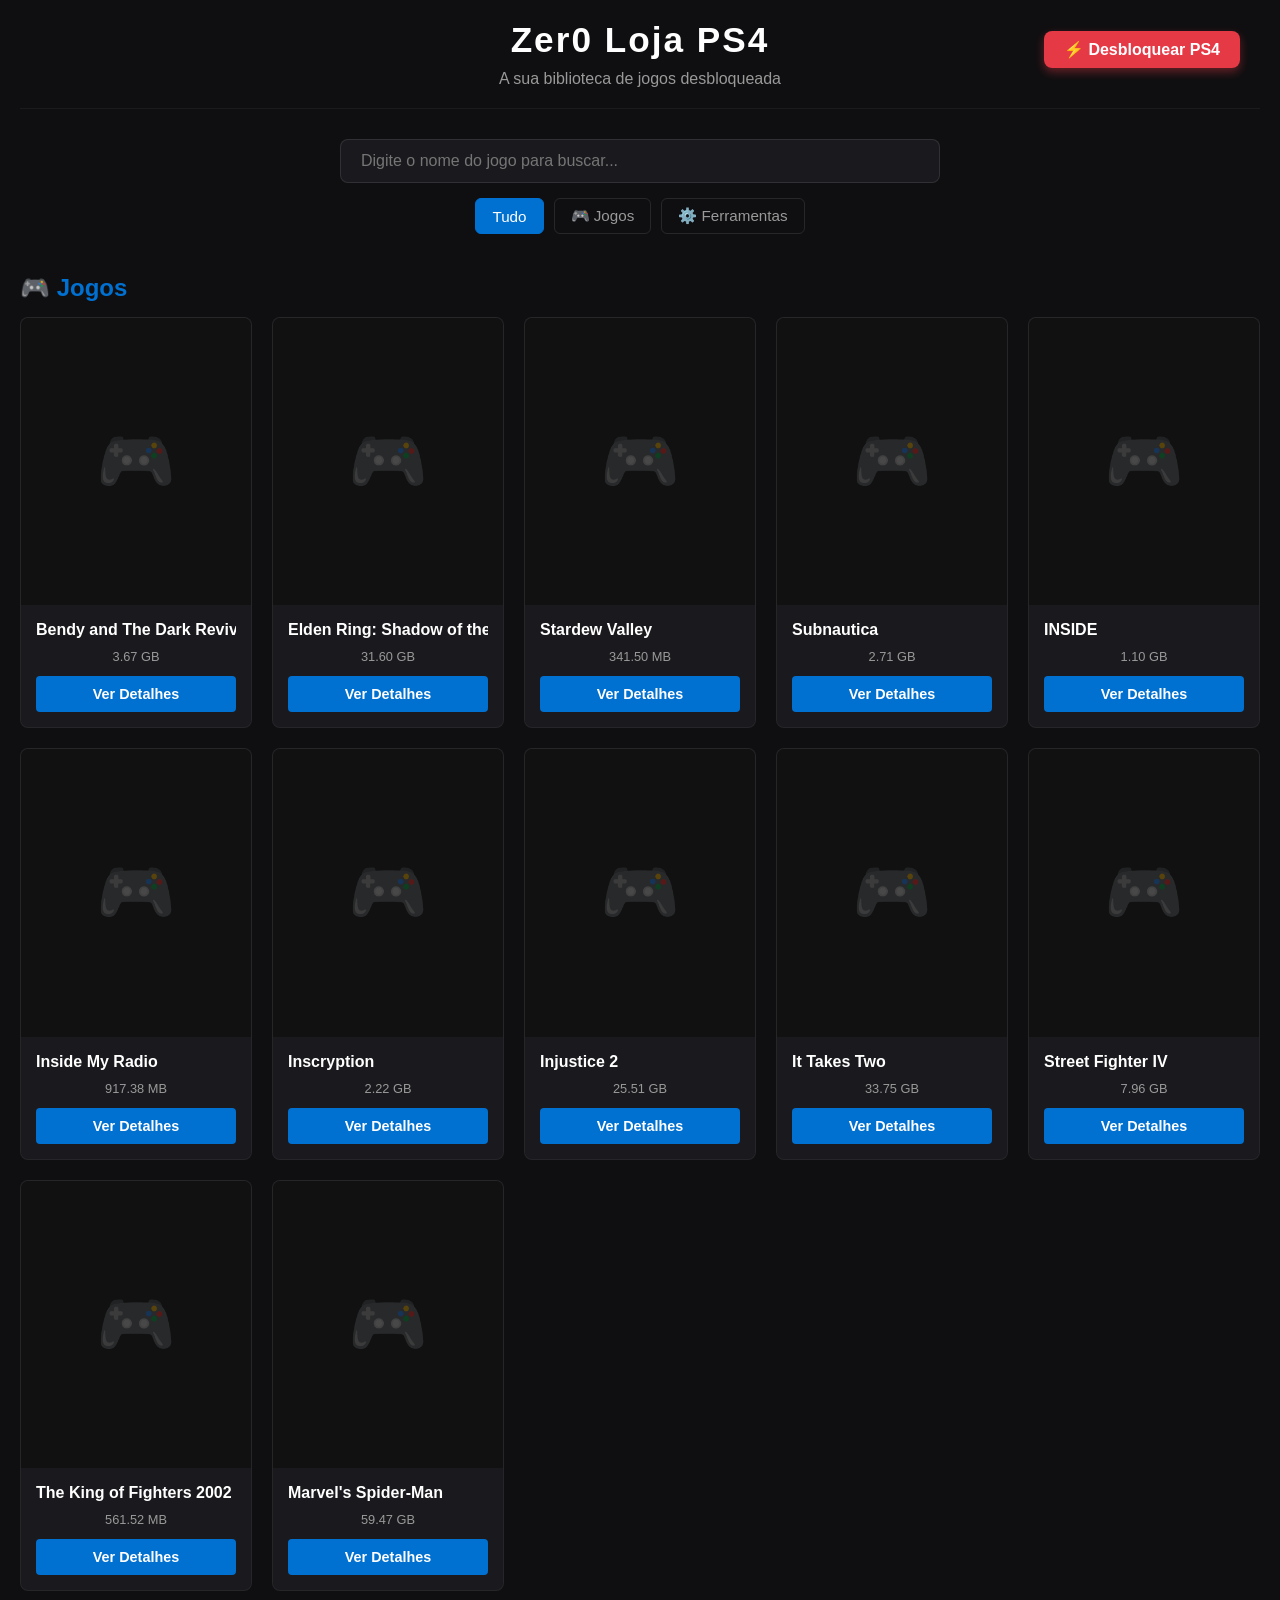
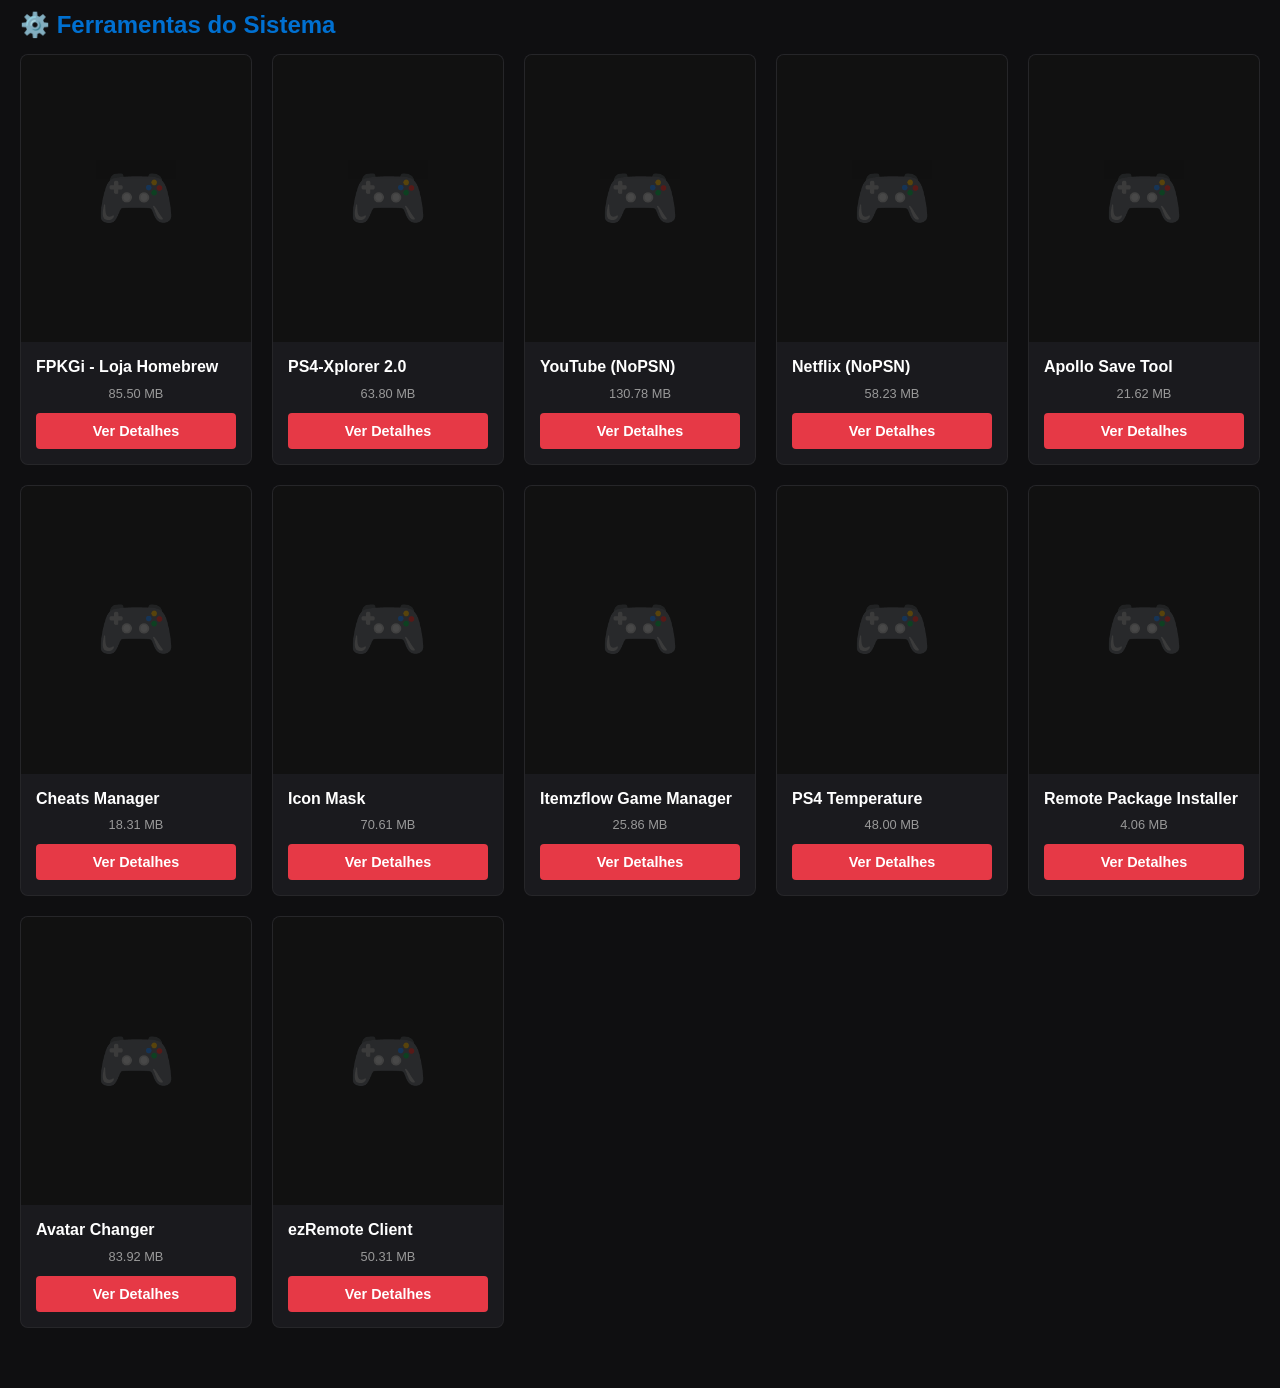
==== index.html @ fc06dd34 "Melhorias de designer" ====
<!DOCTYPE html>
<html lang="pt-BR">
<head>
    <meta charset="UTF-8">
    <meta name="viewport" content="width=device-width, initial-scale=1.0">
    <title>Zer0 Loja PS4</title>
    <link rel="stylesheet" href="style.css">
</head>
<body>

    <header>
        <!-- Botão de Desbloqueio adicionado aqui -->
        <div style="position: absolute; top: 20px; right: 20px;">
            <a href="jb.html" style="background: #e63946; color: white; padding: 10px 20px; text-decoration: none; border-radius: 8px; font-weight: bold; font-size: 1em; box-shadow: 0 4px 10px rgba(230, 57, 70, 0.4); transition: 0.2s;">⚡ Desbloquear PS4</a>
        </div>
        
        <h1>Zer0 Loja PS4</h1>
        <p class="subtitle">A sua biblioteca de jogos desbloqueada</p>
    </header>

    <div class="search-container">
        <input type="text" id="busca" class="search-input" placeholder="Digite o nome do jogo para buscar...">
        
        <!-- NOVOS BOTÕES DE FILTRO -->
        <div class="filtros-container">
            <button class="filtro-btn active" data-filtro="todos">Tudo</button>
            <button class="filtro-btn" data-filtro="jogos">🎮 Jogos</button>
            <button class="filtro-btn" data-filtro="apps">⚙️ Ferramentas</button>
        </div>
    </div>

    <div id="loading">Carregando catálogo...</div>

    <!-- Área de Jogos -->
    <h2 class="section-title" id="titulo-jogos" style="display: none; width: 100%; text-align: left; max-width: 1300px; margin-bottom: 15px; color: var(--ps-blue);">🎮 Jogos</h2>
    <div class="loja-container" id="lista-jogos"></div>

    <!-- Área de Ferramentas e Apps -->
    <h2 class="section-title" id="titulo-apps" style="display: none; width: 100%; text-align: left; max-width: 1300px; margin-bottom: 15px; color: var(--ps-blue);">⚙️ Ferramentas do Sistema</h2>
    <div class="loja-container" id="lista-apps" style="margin-bottom: 40px;"></div>

    <!-- Script global (só funções utilitárias) -->
    <script src="script.js"></script>
    <!-- Script específico da loja -->
    <script src="loja.js"></script>

</body>
</html>
---- style.css ----
:root {
    --ps-blue: #0070d1;
    --bg-dark: #0f0f11;
    --card-bg: #1a1a1e;
    --text-light: #ffffff;
    --text-muted: #999999;
}

body {
    background-color: var(--bg-dark);
    color: var(--text-light);
    font-family: 'Segoe UI', Tahoma, Geneva, Verdana, sans-serif;
    margin: 0;
    padding: 20px;
    display: flex;
    flex-direction: column;
    align-items: center;
    min-height: 100vh;
}

/* Cabeçalho */
header {
    text-align: center;
    margin-bottom: 30px;
    width: 100%;
    max-width: 1300px;
    border-bottom: 1px solid rgba(255, 255, 255, 0.05);
    padding-bottom: 20px;
    position: relative;
}

h1 { 
    color: var(--text-light); 
    margin: 0 0 10px 0; 
    font-size: 2.2em; /* Diminuí um pouco */
    letter-spacing: 2px;
}

p.subtitle { color: var(--text-muted); margin: 0; font-size: 1em; }

/* Barra de Pesquisa */
.search-container { width: 100%; max-width: 600px; margin-bottom: 20px; }

.search-input {
    width: 100%;
    padding: 12px 20px;
    border-radius: 8px; /* Mais quadrado, menos bolha */
    border: 1px solid rgba(255, 255, 255, 0.1);
    background-color: var(--card-bg);
    color: white;
    font-size: 1em;
    box-sizing: border-box;
    outline: none;
    transition: border 0.2s;
}

.search-input:focus {
    border-color: var(--ps-blue);
}

/* Filtros */
.filtros-container { display: flex; justify-content: center; gap: 10px; margin-top: 15px; width: 100%; }

.filtro-btn {
    background-color: transparent;
    color: var(--text-muted);
    border: 1px solid rgba(255, 255, 255, 0.1);
    padding: 8px 16px;
    border-radius: 6px;
    font-size: 0.95em;
    cursor: pointer;
    transition: all 0.2s ease;
    outline: none;
}

.filtro-btn:hover, .filtro-btn:focus {
    background-color: rgba(255, 255, 255, 0.05);
    color: white;
    outline: 2px solid var(--ps-blue);
}

.filtro-btn.active {
    background-color: var(--ps-blue);
    color: white;
    border-color: var(--ps-blue);
}

/* Layout da Loja (Grid mais compacto) */
.loja-container { 
    display: grid; 
    /* Reduzi para 220px para caber mais colunas na tela */
    grid-template-columns: repeat(auto-fill, minmax(220px, 1fr)); 
    gap: 20px; 
    max-width: 1300px; 
    width: 100%; 
}

/* =========================================
   O CARD DO JOGO EQUILIBRADO
   ========================================= */
.game-card {
    background-color: var(--card-bg);
    border: 1px solid rgba(255, 255, 255, 0.05);
    border-radius: 8px;
    display: flex;
    flex-direction: column;
    overflow: hidden;
    transition: transform 0.2s, box-shadow 0.2s;
    text-decoration: none;
    color: inherit;
}

.game-card:hover, .game-card:focus {
    transform: translateY(-5px);
    box-shadow: 0 10px 20px rgba(0, 0, 0, 0.5);
    border-color: rgba(0, 112, 209, 0.5);
    outline: none;
}

.cover-wrapper {
    width: 100%;
    /* Proporção mais "widescreen", não fica tão alto */
    aspect-ratio: 4 / 5; 
    background: #111;
    position: relative;
    overflow: hidden;
}

.game-cover { 
    width: 100%; 
    height: 100%; 
    object-fit: cover; 
    transition: transform 0.4s ease;
}

.game-card:hover .game-cover { 
    transform: scale(1.05); 
}

.game-info { 
    padding: 15px; 
    display: flex; 
    flex-direction: column; 
    flex-grow: 1; 
    justify-content: space-between; 
}

.game-title { 
    font-size: 1em; 
    font-weight: 600; 
    margin-bottom: 8px; 
    text-align: left; /* Nome alinhado à esquerda, estilo Steam */
    line-height: 1.3;
    display: -webkit-box;
    -webkit-line-clamp: 1; /* Limita a uma linha só */
    -webkit-box-orient: vertical;
    overflow: hidden;
    white-space: nowrap;
    text-overflow: ellipsis; /* Coloca "..." se for muito grande */
}

.game-size { 
    font-size: 0.8em; 
    color: var(--text-muted); 
    margin-bottom: 12px; 
    display: block;
}

.download-btn {
    background-color: var(--ps-blue);
    color: white;
    padding: 10px;
    text-decoration: none;
    border-radius: 4px;
    font-weight: bold;
    font-size: 0.9em;
    text-align: center;
    transition: background-color 0.2s;
    outline: none;
}

.game-card:hover .download-btn {
    background-color: #005bb5;
}

/* Apps com botão vermelho */
.game-card.app-card .download-btn {
    background-color: #e63946;
}
.game-card.app-card:hover .download-btn {
    background-color: #b32d38;
}

/* Títulos das seções (Jogos / Ferramentas) */
.section-title {
    width: 100%; 
    text-align: left; 
    max-width: 1300px; 
    margin-bottom: 15px; 
    color: var(--text-light);
    font-size: 1.5em;
}

/* Barra de rolagem */
::-webkit-scrollbar { width: 10px; }
::-webkit-scrollbar-track { background: var(--bg-dark); }
::-webkit-scrollbar-thumb { background-color: #333; border-radius: 10px; }
::-webkit-scrollbar-thumb:hover { background-color: #555; }
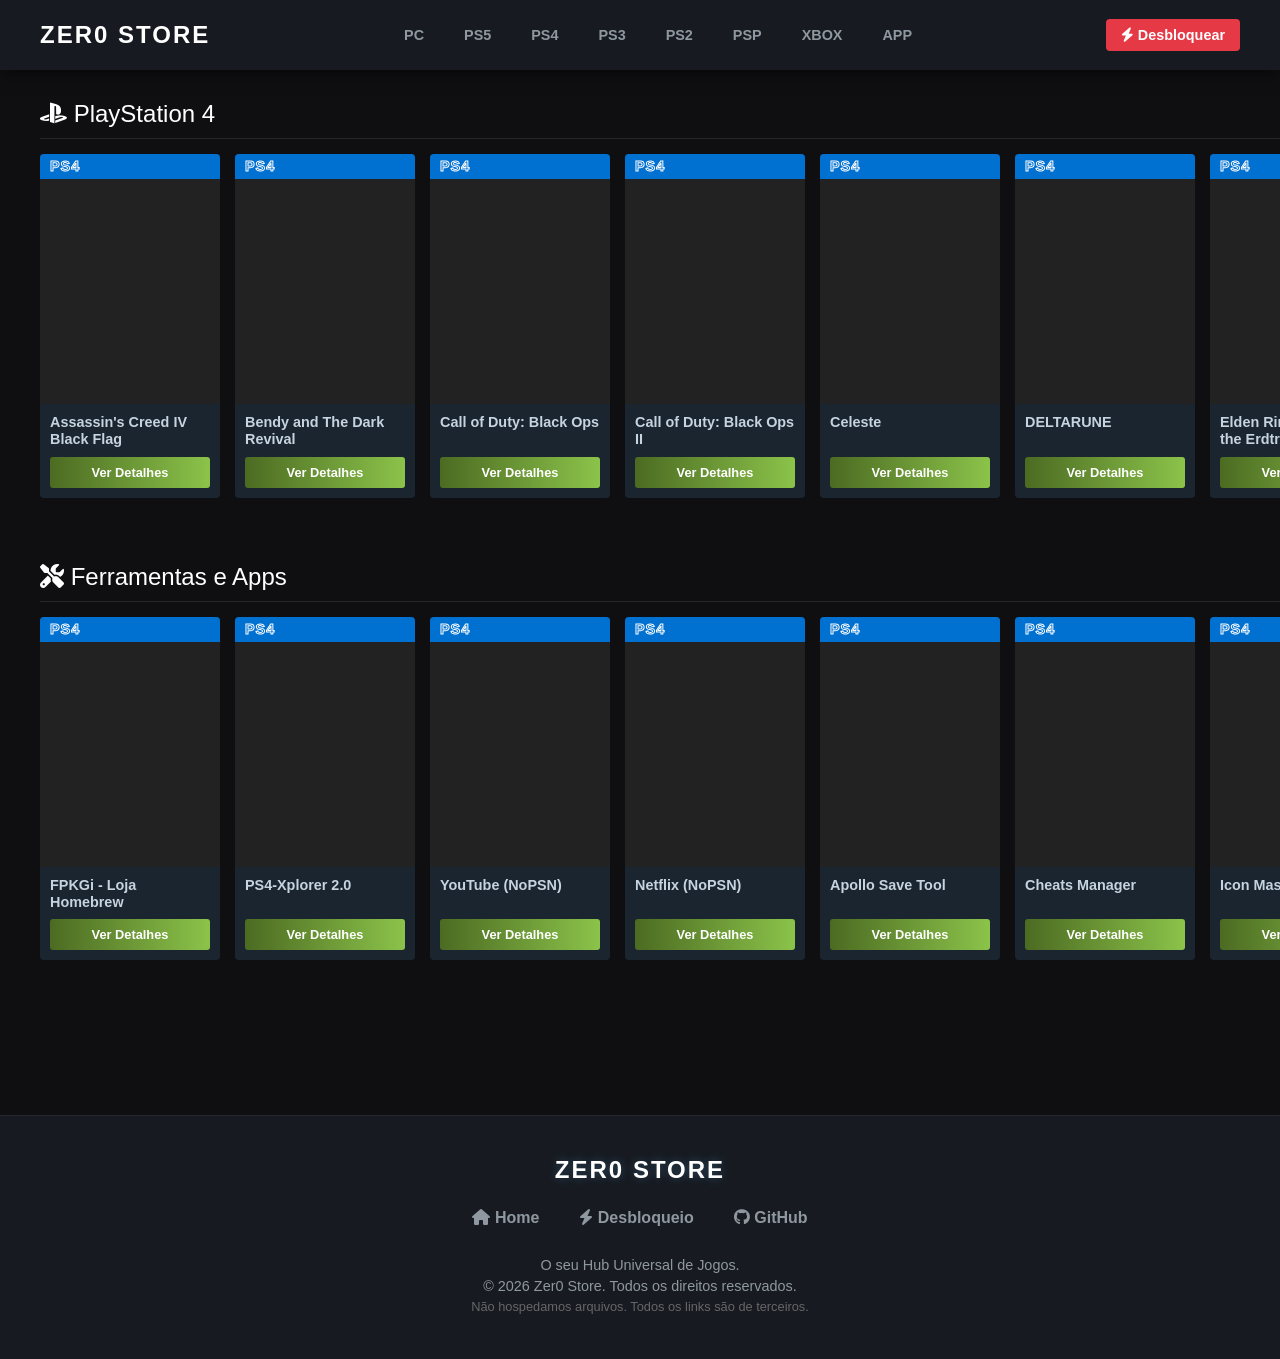
==== commit f2b78935: "novo visual" ====
--- a/index.html
+++ b/index.html
@@ -3,46 +3,89 @@
 <head>
     <meta charset="UTF-8">
     <meta name="viewport" content="width=device-width, initial-scale=1.0">
-    <title>Zer0 Loja PS4</title>
+    <title>Zer0 Store - O seu Hub de Jogos</title>
     <link rel="stylesheet" href="style.css">
+    <!-- Ícones -->
+    <link rel="stylesheet" href="https://cdnjs.cloudflare.com/ajax/libs/font-awesome/6.4.0/css/all.min.css">
 </head>
 <body>
-
-    <header>
-        <!-- Botão de Desbloqueio adicionado aqui -->
-        <div style="position: absolute; top: 20px; right: 20px;">
-            <a href="jb.html" style="background: #e63946; color: white; padding: 10px 20px; text-decoration: none; border-radius: 8px; font-weight: bold; font-size: 1em; box-shadow: 0 4px 10px rgba(230, 57, 70, 0.4); transition: 0.2s;">⚡ Desbloquear PS4</a>
+    <header class="hub-header">
+        <div class="logo">Zer0 Store</div>
+        <nav class="nav-plataformas">
+            <a href="loja.html?p=pc">PC</a>
+            <a href="loja.html?p=ps5">PS5</a>
+            <a href="loja.html?p=ps4">PS4</a>
+            <a href="loja.html?p=ps3">PS3</a>
+            <a href="loja.html?p=ps2">PS2</a>
+            <a href="loja.html?p=psp">PSP</a>
+            <a href="loja.html?p=xbox">XBOX</a>
+            <a href="loja.html?p=apps">APP</a>
+        </nav>
+        <div class="header-actions">
+            <a href="jb.html" class="btn-jb"><i class="fa-solid fa-bolt"></i> Desbloquear</a>
         </div>
-        
-        <h1>Zer0 Loja PS4</h1>
-        <p class="subtitle">A sua biblioteca de jogos desbloqueada</p>
     </header>
 
-    <div class="search-container">
-        <input type="text" id="busca" class="search-input" placeholder="Digite o nome do jogo para buscar...">
-        
-        <!-- NOVOS BOTÕES DE FILTRO -->
-        <div class="filtros-container">
-            <button class="filtro-btn active" data-filtro="todos">Tudo</button>
-            <button class="filtro-btn" data-filtro="jogos">🎮 Jogos</button>
-            <button class="filtro-btn" data-filtro="apps">⚙️ Ferramentas</button>
+    <main class="hub-main">
+        <div id="loading" class="loading">Carregando catálogo...</div>
+
+        <div class="prateleiras-container">
+            <section class="prateleira" id="prateleira-ps4" style="display: none;">
+                <div class="prateleira-header">
+                    <h2><i class="fa-brands fa-playstation"></i> PlayStation 4</h2>
+                    <a href="loja.html?p=ps4" class="ver-mais">Ver todos &rarr;</a>
+                </div>
+                <div class="scroll-horizontal" id="lista-ps4"></div>
+            </section>
+
+            <section class="prateleira" id="prateleira-ps3" style="display: none;">
+                <div class="prateleira-header">
+                    <h2><i class="fa-brands fa-playstation"></i> PlayStation 3</h2>
+                    <a href="loja.html?p=ps3" class="ver-mais">Ver todos &rarr;</a>
+                </div>
+                <div class="scroll-horizontal" id="lista-ps3"></div>
+            </section>
+
+            <section class="prateleira" id="prateleira-pc" style="display: none;">
+                <div class="prateleira-header">
+                    <h2><i class="fa-brands fa-steam"></i> PC / Steam</h2>
+                    <a href="loja.html?p=pc" class="ver-mais">Ver todos &rarr;</a>
+                </div>
+                <div class="scroll-horizontal" id="lista-pc"></div>
+            </section>
+            
+            <section class="prateleira" id="prateleira-apps" style="display: none;">
+                <div class="prateleira-header">
+                    <h2><i class="fa-solid fa-screwdriver-wrench"></i> Ferramentas e Apps</h2>
+                    <a href="loja.html?p=apps" class="ver-mais">Ver todos &rarr;</a>
+                </div>
+                <div class="scroll-horizontal" id="lista-apps"></div>
+            </section>
         </div>
-    </div>
+    </main>
 
-    <div id="loading">Carregando catálogo...</div>
+    <footer class="hub-footer">
+        <div class="footer-content">
+            <div class="footer-logo">
+                Zer0 Store
+            </div>
+            
+            <div class="footer-links">
+                <a href="index.html"><i class="fa-solid fa-house"></i> Home</a>
+                <a href="jb.html"><i class="fa-solid fa-bolt"></i> Desbloqueio</a>
+                <a href="https://github.com/Zer0G0ld/Zer0-Store" target="_blank"><i class="fa-brands fa-github"></i> GitHub</a>
+            </div>
 
-    <!-- Área de Jogos -->
-    <h2 class="section-title" id="titulo-jogos" style="display: none; width: 100%; text-align: left; max-width: 1300px; margin-bottom: 15px; color: var(--ps-blue);">🎮 Jogos</h2>
-    <div class="loja-container" id="lista-jogos"></div>
+            <div class="footer-info">
+                <p>O seu Hub Universal de Jogos.</p>
+                <p>&copy; 2026 Zer0 Store. Todos os direitos reservados.</p>
+                <p style="font-size: 0.8em; color: #666;">Não hospedamos arquivos. Todos os links são de terceiros.</p>
+            </div>
+        </div>
+    </footer>
 
-    <!-- Área de Ferramentas e Apps -->
-    <h2 class="section-title" id="titulo-apps" style="display: none; width: 100%; text-align: left; max-width: 1300px; margin-bottom: 15px; color: var(--ps-blue);">⚙️ Ferramentas do Sistema</h2>
-    <div class="loja-container" id="lista-apps" style="margin-bottom: 40px;"></div>
-
-    <!-- Script global (só funções utilitárias) -->
-    <script src="script.js"></script>
-    <!-- Script específico da loja -->
-    <script src="loja.js"></script>
-
+    <script src="data.js"></script>
+    <script src="hub.js"></script>
+    <script src="footer.js"></script>
 </body>
-</html>
+</html>
--- a/style.css
+++ b/style.css
@@ -1,144 +1,230 @@
 :root {
+    --bg-main: #0f0f11;
+    --bg-header: #171a21;
+    --bg-card: #1a2530;
+    --bg-panel: #202d39;
     --ps-blue: #0070d1;
-    --bg-dark: #0f0f11;
-    --card-bg: #1a1a1e;
-    --text-light: #ffffff;
-    --text-muted: #999999;
+    --steam-blue: #66c0f4;
+    --green-btn: linear-gradient(to right, #4c6b22, #8bc34a);
+    --text-light: #c6d4df;
+    --text-muted: #8f98a0;
 }
 
 body {
-    background-color: var(--bg-dark);
+    background-color: var(--bg-main);
     color: var(--text-light);
     font-family: 'Segoe UI', Tahoma, Geneva, Verdana, sans-serif;
     margin: 0;
-    padding: 20px;
-    display: flex;
-    flex-direction: column;
+    padding: 0;
+}
+
+/* --- HEADER SUPERPSX --- */
+.hub-header {
+    background-color: var(--bg-header);
+    display: flex;
     align-items: center;
-    min-height: 100vh;
-}
-
-/* Cabeçalho */
-header {
-    text-align: center;
-    margin-bottom: 30px;
-    width: 100%;
-    max-width: 1300px;
-    border-bottom: 1px solid rgba(255, 255, 255, 0.05);
-    padding-bottom: 20px;
+    justify-content: space-between;
+    padding: 0 40px;
+    height: 70px;
+    box-shadow: 0 4px 15px rgba(0,0,0,0.5);
+    position: sticky;
+    top: 0;
+    z-index: 100;
+}
+
+.logo {
+    font-size: 1.5em;
+    font-weight: 900;
+    color: white;
+    letter-spacing: 2px;
+    text-transform: uppercase;
+}
+
+.nav-plataformas {
+    display: flex;
+    gap: 10px;
+}
+
+.nav-plataformas a {
+    color: var(--text-muted);
+    text-decoration: none;
+    padding: 10px 15px;
+    font-weight: bold;
+    font-size: 0.9em;
+    text-transform: uppercase;
+    border-radius: 4px;
+    transition: 0.2s;
+}
+
+.nav-plataformas a:hover, .nav-plataformas a.active {
+    background-color: var(--bg-panel);
+    color: white;
+}
+
+.btn-jb {
+    background: #e63946;
+    color: white;
+    padding: 8px 15px;
+    text-decoration: none;
+    border-radius: 4px;
+    font-weight: bold;
+    font-size: 0.9em;
+    transition: 0.2s;
+}
+.btn-jb:hover { background: #ff4d5e; }
+
+/* --- MAIN HUB --- */
+.hub-main {
+    padding: 30px 40px;
+    max-width: 1500px;
+    margin: 0 auto;
+}
+
+.search-box {
+    margin-bottom: 40px;
+    display: flex;
+    justify-content: center;
     position: relative;
 }
 
-h1 { 
-    color: var(--text-light); 
-    margin: 0 0 10px 0; 
-    font-size: 2.2em; /* Diminuí um pouco */
-    letter-spacing: 2px;
-}
-
-p.subtitle { color: var(--text-muted); margin: 0; font-size: 1em; }
-
-/* Barra de Pesquisa */
-.search-container { width: 100%; max-width: 600px; margin-bottom: 20px; }
+.search-icon {
+    position: absolute;
+    left: calc(50% - 320px); /* Alinha com o ícone */
+    top: 50%;
+    transform: translateY(-50%);
+    color: var(--text-muted);
+    font-size: 1.2em;
+}
 
 .search-input {
     width: 100%;
-    padding: 12px 20px;
-    border-radius: 8px; /* Mais quadrado, menos bolha */
-    border: 1px solid rgba(255, 255, 255, 0.1);
-    background-color: var(--card-bg);
-    color: white;
-    font-size: 1em;
-    box-sizing: border-box;
+    max-width: 600px;
+    padding: 15px 25px 15px 50px; /* Aumenta o padding esquerdo pro texto não bater no ícone */
+    border-radius: 30px;
+    border: 2px solid var(--bg-panel);
+    background: #000;
+    color: white;
+    font-size: 1.1em;
     outline: none;
-    transition: border 0.2s;
+    transition: 0.2s;
 }
 
 .search-input:focus {
-    border-color: var(--ps-blue);
-}
-
-/* Filtros */
-.filtros-container { display: flex; justify-content: center; gap: 10px; margin-top: 15px; width: 100%; }
-
-.filtro-btn {
-    background-color: transparent;
-    color: var(--text-muted);
-    border: 1px solid rgba(255, 255, 255, 0.1);
-    padding: 8px 16px;
-    border-radius: 6px;
-    font-size: 0.95em;
-    cursor: pointer;
-    transition: all 0.2s ease;
-    outline: none;
-}
-
-.filtro-btn:hover, .filtro-btn:focus {
-    background-color: rgba(255, 255, 255, 0.05);
-    color: white;
-    outline: 2px solid var(--ps-blue);
-}
-
-.filtro-btn.active {
-    background-color: var(--ps-blue);
-    color: white;
-    border-color: var(--ps-blue);
-}
-
-/* Layout da Loja (Grid mais compacto) */
-.loja-container { 
-    display: grid; 
-    /* Reduzi para 220px para caber mais colunas na tela */
-    grid-template-columns: repeat(auto-fill, minmax(220px, 1fr)); 
-    gap: 20px; 
-    max-width: 1300px; 
-    width: 100%; 
-}
-
-/* =========================================
-   O CARD DO JOGO EQUILIBRADO
-   ========================================= */
+    border-color: var(--steam-blue);
+    box-shadow: 0 0 15px rgba(102, 192, 244, 0.2);
+}
+
+/* --- PRATELEIRAS (SCROLL HORIZONTAL) --- */
+.prateleira {
+    margin-bottom: 50px;
+}
+
+.prateleira-header {
+    display: flex;
+    justify-content: space-between;
+    align-items: flex-end;
+    margin-bottom: 15px;
+    border-bottom: 1px solid rgba(255,255,255,0.1);
+    padding-bottom: 10px;
+}
+
+.prateleira-header h2 {
+    margin: 0;
+    font-size: 1.5em;
+    font-weight: 400;
+    color: white;
+}
+
+.ver-mais {
+    color: var(--steam-blue);
+    text-decoration: none;
+    font-size: 0.9em;
+    font-weight: bold;
+}
+.ver-mais:hover { text-decoration: underline; }
+
+.scroll-horizontal {
+    display: flex;
+    gap: 15px;
+    overflow-x: auto;
+    padding-bottom: 15px; /* Espaço para o scrollbar */
+    scroll-snap-type: x mandatory;
+}
+
+/* Esconde a barra de rolagem feia no PC, mas deixa ela bonita no PS4 */
+.scroll-horizontal::-webkit-scrollbar {
+    height: 8px;
+}
+.scroll-horizontal::-webkit-scrollbar-track {
+    background: #000; 
+    border-radius: 4px;
+}
+.scroll-horizontal::-webkit-scrollbar-thumb {
+    background: #333; 
+    border-radius: 4px;
+}
+.scroll-horizontal::-webkit-scrollbar-thumb:hover {
+    background: var(--ps-blue);
+}
+
+/* --- CARDS --- */
 .game-card {
-    background-color: var(--card-bg);
-    border: 1px solid rgba(255, 255, 255, 0.05);
-    border-radius: 8px;
+    background-color: var(--bg-card);
+    border-radius: 4px;
+    min-width: 180px; /* Fixa a largura do card na prateleira */
+    max-width: 180px;
     display: flex;
     flex-direction: column;
     overflow: hidden;
+    text-decoration: none;
+    color: inherit;
     transition: transform 0.2s, box-shadow 0.2s;
-    text-decoration: none;
-    color: inherit;
+    scroll-snap-align: start;
 }
 
 .game-card:hover, .game-card:focus {
     transform: translateY(-5px);
-    box-shadow: 0 10px 20px rgba(0, 0, 0, 0.5);
-    border-color: rgba(0, 112, 209, 0.5);
-    outline: none;
+    box-shadow: 0 0 15px rgba(102, 192, 244, 0.4);
+    outline: 2px solid var(--steam-blue);
 }
 
 .cover-wrapper {
-    width: 100%;
-    /* Proporção mais "widescreen", não fica tão alto */
-    aspect-ratio: 4 / 5; 
-    background: #111;
     position: relative;
-    overflow: hidden;
+    padding-top: 25px; /* Tarja menor para caber mais */
+    background-color: #111;
+    aspect-ratio: 4 / 5;
+}
+
+/* A Tarja (PS4, PS3, PC) */
+.cover-wrapper::before {
+    content: '';
+    position: absolute;
+    top: 0; left: 0; right: 0; height: 25px;
+    background-color: #0070d1;
+    z-index: 2;
+}
+
+.cover-wrapper::after {
+    content: 'PS4';
+    position: absolute;
+    top: 4px; left: 10px;
+    font-size: 0.9em;
+    font-weight: 900;
+    letter-spacing: 1px;
+    z-index: 3;
+    color: transparent;
+    -webkit-text-stroke: 1px white;
 }
 
 .game-cover { 
     width: 100%; 
-    height: 100%; 
+    height: calc(100% - 25px); 
     object-fit: cover; 
-    transition: transform 0.4s ease;
-}
-
-.game-card:hover .game-cover { 
-    transform: scale(1.05); 
+    display: block;
 }
 
 .game-info { 
-    padding: 15px; 
+    padding: 10px; 
     display: flex; 
     flex-direction: column; 
     flex-grow: 1; 
@@ -146,63 +232,194 @@
 }
 
 .game-title { 
-    font-size: 1em; 
+    font-size: 0.9em; 
     font-weight: 600; 
     margin-bottom: 8px; 
-    text-align: left; /* Nome alinhado à esquerda, estilo Steam */
-    line-height: 1.3;
+    line-height: 1.2;
     display: -webkit-box;
-    -webkit-line-clamp: 1; /* Limita a uma linha só */
+    -webkit-line-clamp: 2;
     -webkit-box-orient: vertical;
     overflow: hidden;
-    white-space: nowrap;
-    text-overflow: ellipsis; /* Coloca "..." se for muito grande */
-}
-
-.game-size { 
-    font-size: 0.8em; 
-    color: var(--text-muted); 
-    margin-bottom: 12px; 
-    display: block;
 }
 
 .download-btn {
-    background-color: var(--ps-blue);
-    color: white;
+    background: var(--green-btn);
+    color: white;
+    padding: 8px;
+    text-decoration: none;
+    border-radius: 3px;
+    font-weight: bold;
+    font-size: 0.8em;
+    text-align: center;
+    pointer-events: none; /* Deixa o clique no card inteiro */
+}
+
+/* Cores das Tarjas por Plataforma */
+.game-card.ps3-card .cover-wrapper::before { background-color: #000; }
+.game-card.ps3-card .cover-wrapper::after { content: 'PS3'; -webkit-text-stroke: 1px #ccc; }
+
+.game-card.pc-card .cover-wrapper::before { background: linear-gradient(to right, #171a21, #1b2838); border-bottom: 1px solid #66c0f4; }
+.game-card.pc-card .cover-wrapper::after { content: 'PC'; color: #66c0f4; -webkit-text-stroke: 1px #66c0f4; }
+
+.game-card.app-card .cover-wrapper::before { background-color: #2a475e; }
+.game-card.app-card .cover-wrapper::after { content: 'APP'; color: #66c0f4; -webkit-text-stroke: 1px #66c0f4; }
+/* Cabeçalho do Catálogo */
+.catalogo-header {
+    display: flex;
+    justify-content: space-between;
+    align-items: center;
+    margin-bottom: 20px;
+    padding-bottom: 10px;
+    border-bottom: 1px solid rgba(255,255,255,0.1);
+}
+
+.btn-toggle {
+    background-color: var(--bg-panel);
+    color: var(--steam-blue);
+    border: 1px solid rgba(102, 192, 244, 0.3);
+    padding: 8px 15px;
+    border-radius: 4px;
+    cursor: pointer;
+    font-weight: bold;
+    transition: 0.2s;
+}
+
+.btn-toggle:hover, .btn-toggle:focus {
+    background-color: rgba(102, 192, 244, 0.2);
+    outline: 2px solid var(--steam-blue);
+}
+
+/* --- ESTILO PADRÃO (GRID / GRADE COMPACTA) --- */
+.loja-container.grid-view {
+    display: grid;
+    /* Diminuí de 200px para 170px e o gap de 20px para 15px */
+    grid-template-columns: repeat(auto-fill, minmax(170px, 1fr));
+    gap: 15px;
+}
+
+/* --- ESTILO ALTERNATIVO (LISTA CORRIGIDA) --- */
+.loja-container.list-view {
+    display: flex;
+    flex-direction: column;
+    gap: 10px;
+    width: 100%; /* Garante que a lista ocupe toda a largura */
+}
+
+/* Ajustes do Card no modo Lista */
+.loja-container.list-view .game-card {
+    flex-direction: row;
+    width: 100%;
+    max-width: 100%;
+    height: 90px; /* Card mais baixo na lista */
+    align-items: center;
+    display: flex; /* Força o flexbox */
+}
+
+.loja-container.list-view .cover-wrapper {
+    width: 70px;
+    min-width: 70px; /* Não deixa a imagem esmagar */
+    height: 100%;
+    padding-top: 0;
+    aspect-ratio: auto;
+}
+
+.loja-container.list-view .cover-wrapper::before { display: none; }
+.loja-container.list-view .cover-wrapper::after { display: none; }
+
+.loja-container.list-view .game-cover {
+    height: 100%;
+    object-fit: cover;
+}
+
+.loja-container.list-view .game-info {
+    flex-direction: row;
+    align-items: center;
+    justify-content: space-between;
+    width: 100%;
+    padding: 0 20px;
+    gap: 15px; /* Espaço entre texto e botão */
+}
+
+.loja-container.list-view .game-title {
+    margin-bottom: 0;
+    font-size: 1em;
+    text-align: left;
+    -webkit-line-clamp: 1;
+    flex-grow: 1; /* Faz o título ocupar o espaço disponível */
+}
+
+.loja-container.list-view .download-btn {
+    width: 120px; /* Botão fixo na direita */
+    min-width: 120px;
     padding: 10px;
-    text-decoration: none;
-    border-radius: 4px;
-    font-weight: bold;
+}
+
+/* --- RODAPÉ (FOOTER) --- */
+.hub-footer {
+    background-color: var(--bg-header);
+    border-top: 1px solid rgba(255, 255, 255, 0.05);
+    width: 100%;
+    padding: 40px 20px;
+    margin-top: 60px; /* Empurra o footer para baixo */
+    display: flex;
+    justify-content: center;
+    box-sizing: border-box;
+}
+
+.footer-content {
+    display: flex;
+    flex-direction: column;
+    align-items: center;
+    max-width: 1200px;
+    width: 100%;
+    gap: 20px;
+    text-align: center;
+}
+
+.footer-logo {
+    font-size: 1.5em;
+    font-weight: 900;
+    color: white;
+    letter-spacing: 2px;
+    text-transform: uppercase;
+    text-shadow: 0 0 10px rgba(102, 192, 244, 0.3);
+}
+
+.footer-links {
+    display: flex;
+    gap: 20px;
+}
+
+.footer-links a {
+    color: var(--text-muted);
+    text-decoration: none;
+    font-size: 1em;
+    font-weight: bold;
+    transition: all 0.2s ease;
+    padding: 5px 10px;
+    border-radius: 4px;
+}
+
+.footer-links a:hover, .footer-links a:focus {
+    color: white;
+    background-color: var(--bg-panel);
+    outline: 2px solid var(--steam-blue);
+}
+
+.footer-info p {
+    margin: 5px 0;
+    color: var(--text-muted);
     font-size: 0.9em;
-    text-align: center;
-    transition: background-color 0.2s;
-    outline: none;
-}
-
-.game-card:hover .download-btn {
-    background-color: #005bb5;
-}
-
-/* Apps com botão vermelho */
-.game-card.app-card .download-btn {
-    background-color: #e63946;
-}
-.game-card.app-card:hover .download-btn {
-    background-color: #b32d38;
-}
-
-/* Títulos das seções (Jogos / Ferramentas) */
-.section-title {
-    width: 100%; 
-    text-align: left; 
-    max-width: 1300px; 
-    margin-bottom: 15px; 
-    color: var(--text-light);
-    font-size: 1.5em;
-}
-
-/* Barra de rolagem */
-::-webkit-scrollbar { width: 10px; }
-::-webkit-scrollbar-track { background: var(--bg-dark); }
-::-webkit-scrollbar-thumb { background-color: #333; border-radius: 10px; }
-::-webkit-scrollbar-thumb:hover { background-color: #555; }+}
+
+/* Garante que o body empurre o footer para baixo */
+body {
+    display: flex;
+    flex-direction: column;
+    min-height: 100vh;
+}
+
+/* O conteúdo principal vai crescer para empurrar o footer */
+.hub-main {
+    flex-grow: 1;
+}
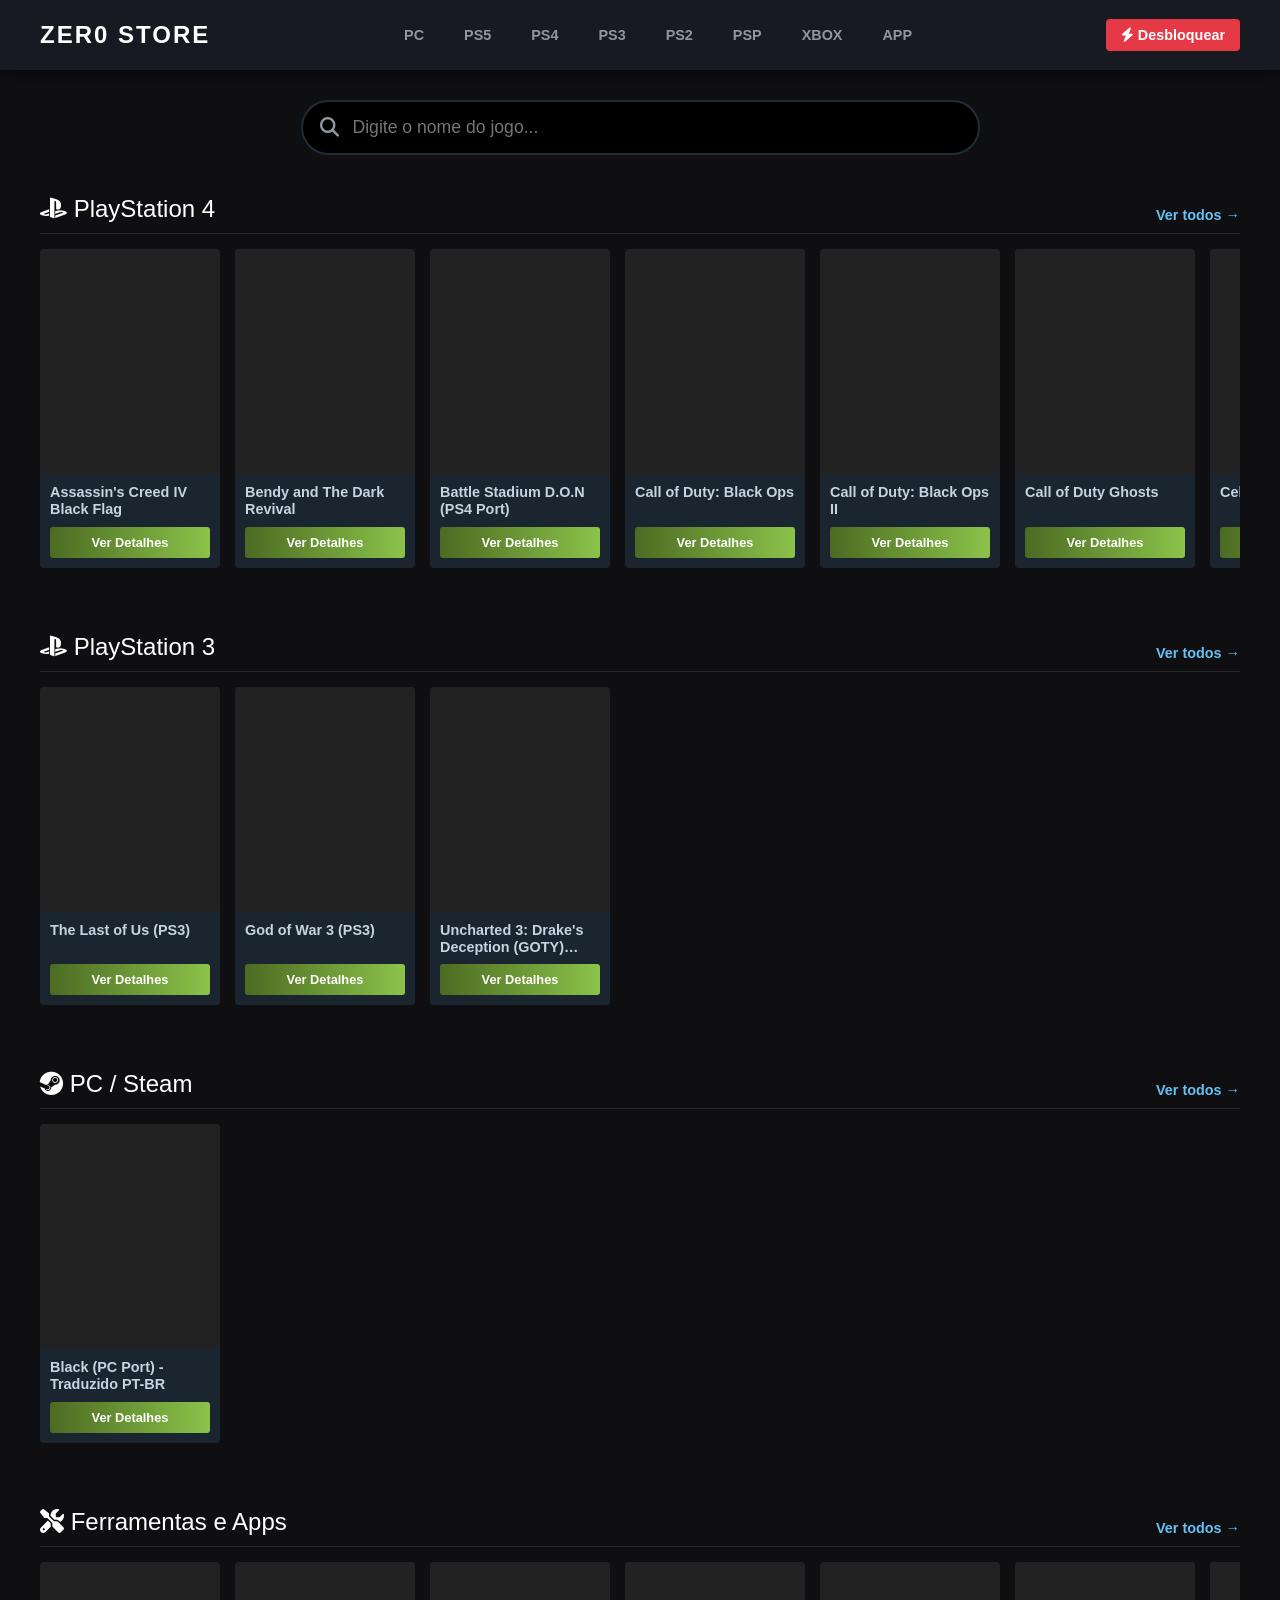
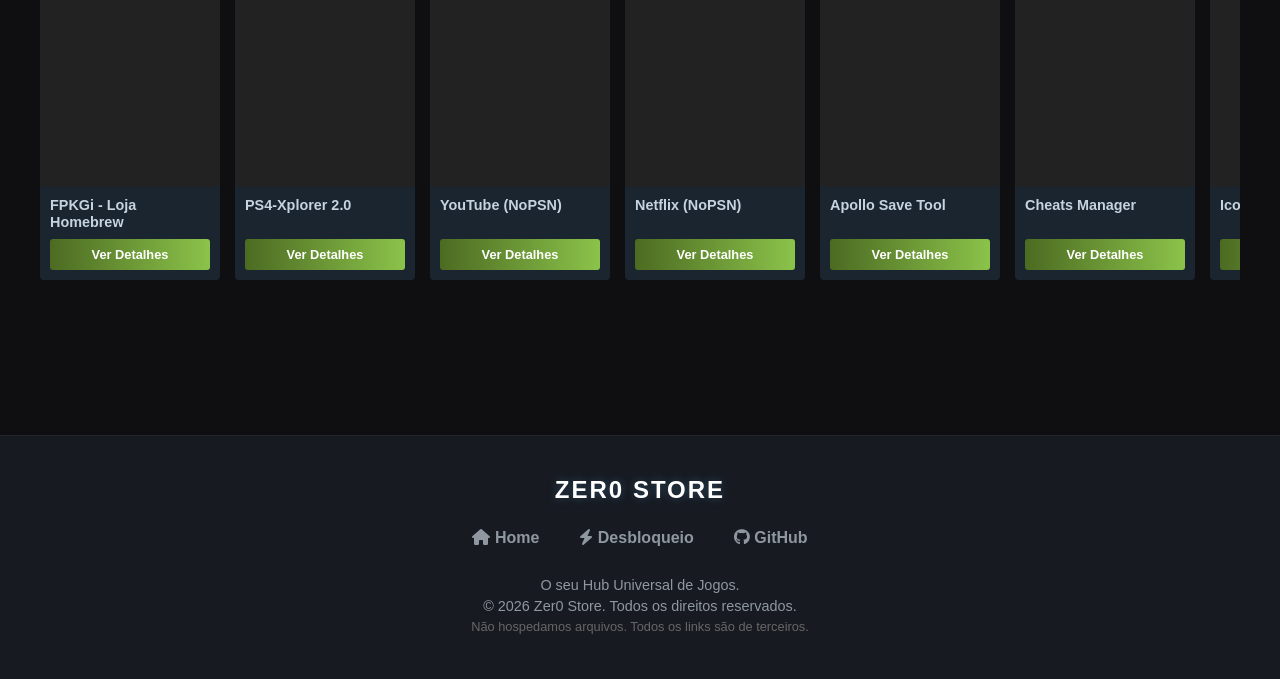
==== commit 40eca67a: "correção em detalhes" ====
--- a/index.html
+++ b/index.html
@@ -27,6 +27,11 @@
     </header>
 
     <main class="hub-main">
+        <div class="search-box">
+            <i class="fa-solid fa-magnifying-glass search-icon"></i>
+            <input type="text" id="busca" class="search-input" placeholder="Digite o nome do jogo...">
+        </div>
+        
         <div id="loading" class="loading">Carregando catálogo...</div>
 
         <div class="prateleiras-container">
--- a/style.css
+++ b/style.css
@@ -78,6 +78,9 @@
     padding: 30px 40px;
     max-width: 1500px;
     margin: 0 auto;
+    flex-grow: 1;
+    width: 100%; /* Garante que ocupe a largura toda */
+    box-sizing: border-box;
 }
 
 .search-box {
@@ -190,35 +193,26 @@
 
 .cover-wrapper {
     position: relative;
-    padding-top: 25px; /* Tarja menor para caber mais */
+    /* Removi o padding-top que dava espaço para a tarja */
+    padding-top: 0; 
     background-color: #111;
     aspect-ratio: 4 / 5;
+    border-radius: 4px; /* Arredonda as bordas da imagem */
+    overflow: hidden; 
 }
 
 /* A Tarja (PS4, PS3, PC) */
 .cover-wrapper::before {
-    content: '';
-    position: absolute;
-    top: 0; left: 0; right: 0; height: 25px;
-    background-color: #0070d1;
-    z-index: 2;
+    display: none; 
 }
 
 .cover-wrapper::after {
-    content: 'PS4';
-    position: absolute;
-    top: 4px; left: 10px;
-    font-size: 0.9em;
-    font-weight: 900;
-    letter-spacing: 1px;
-    z-index: 3;
-    color: transparent;
-    -webkit-text-stroke: 1px white;
+    display: none; 
 }
 
 .game-cover { 
     width: 100%; 
-    height: calc(100% - 25px); 
+    height: 100%; /* A imagem agora ocupa todo o espaço */
     object-fit: cover; 
     display: block;
 }
@@ -289,12 +283,21 @@
     outline: 2px solid var(--steam-blue);
 }
 
+/* --- RESULTADOS DA BUSCA NA HOME --- */
+#resultados-busca {
+    /* Herda o grid-view, mas garante que fique visível quando ativado */
+    margin-top: 20px;
+    width: 100%;
+}
+
 /* --- ESTILO PADRÃO (GRID / GRADE COMPACTA) --- */
 .loja-container.grid-view {
     display: grid;
-    /* Diminuí de 200px para 170px e o gap de 20px para 15px */
-    grid-template-columns: repeat(auto-fill, minmax(170px, 1fr));
-    gap: 15px;
+    /* Aumentei de 160px para 180px e o gap de 15px para 25px */
+    grid-template-columns: repeat(auto-fill, minmax(180px, 1fr));
+    gap: 25px; 
+    width: 100%;
+    justify-content: center;
 }
 
 /* --- ESTILO ALTERNATIVO (LISTA CORRIGIDA) --- */
@@ -302,7 +305,7 @@
     display: flex;
     flex-direction: column;
     gap: 10px;
-    width: 100%; /* Garante que a lista ocupe toda a largura */
+    width: 100%;
 }
 
 /* Ajustes do Card no modo Lista */
@@ -419,7 +422,4 @@
     min-height: 100vh;
 }
 
-/* O conteúdo principal vai crescer para empurrar o footer */
-.hub-main {
-    flex-grow: 1;
-}+/* O conteúdo principal vai crescer para empurrar o footer */
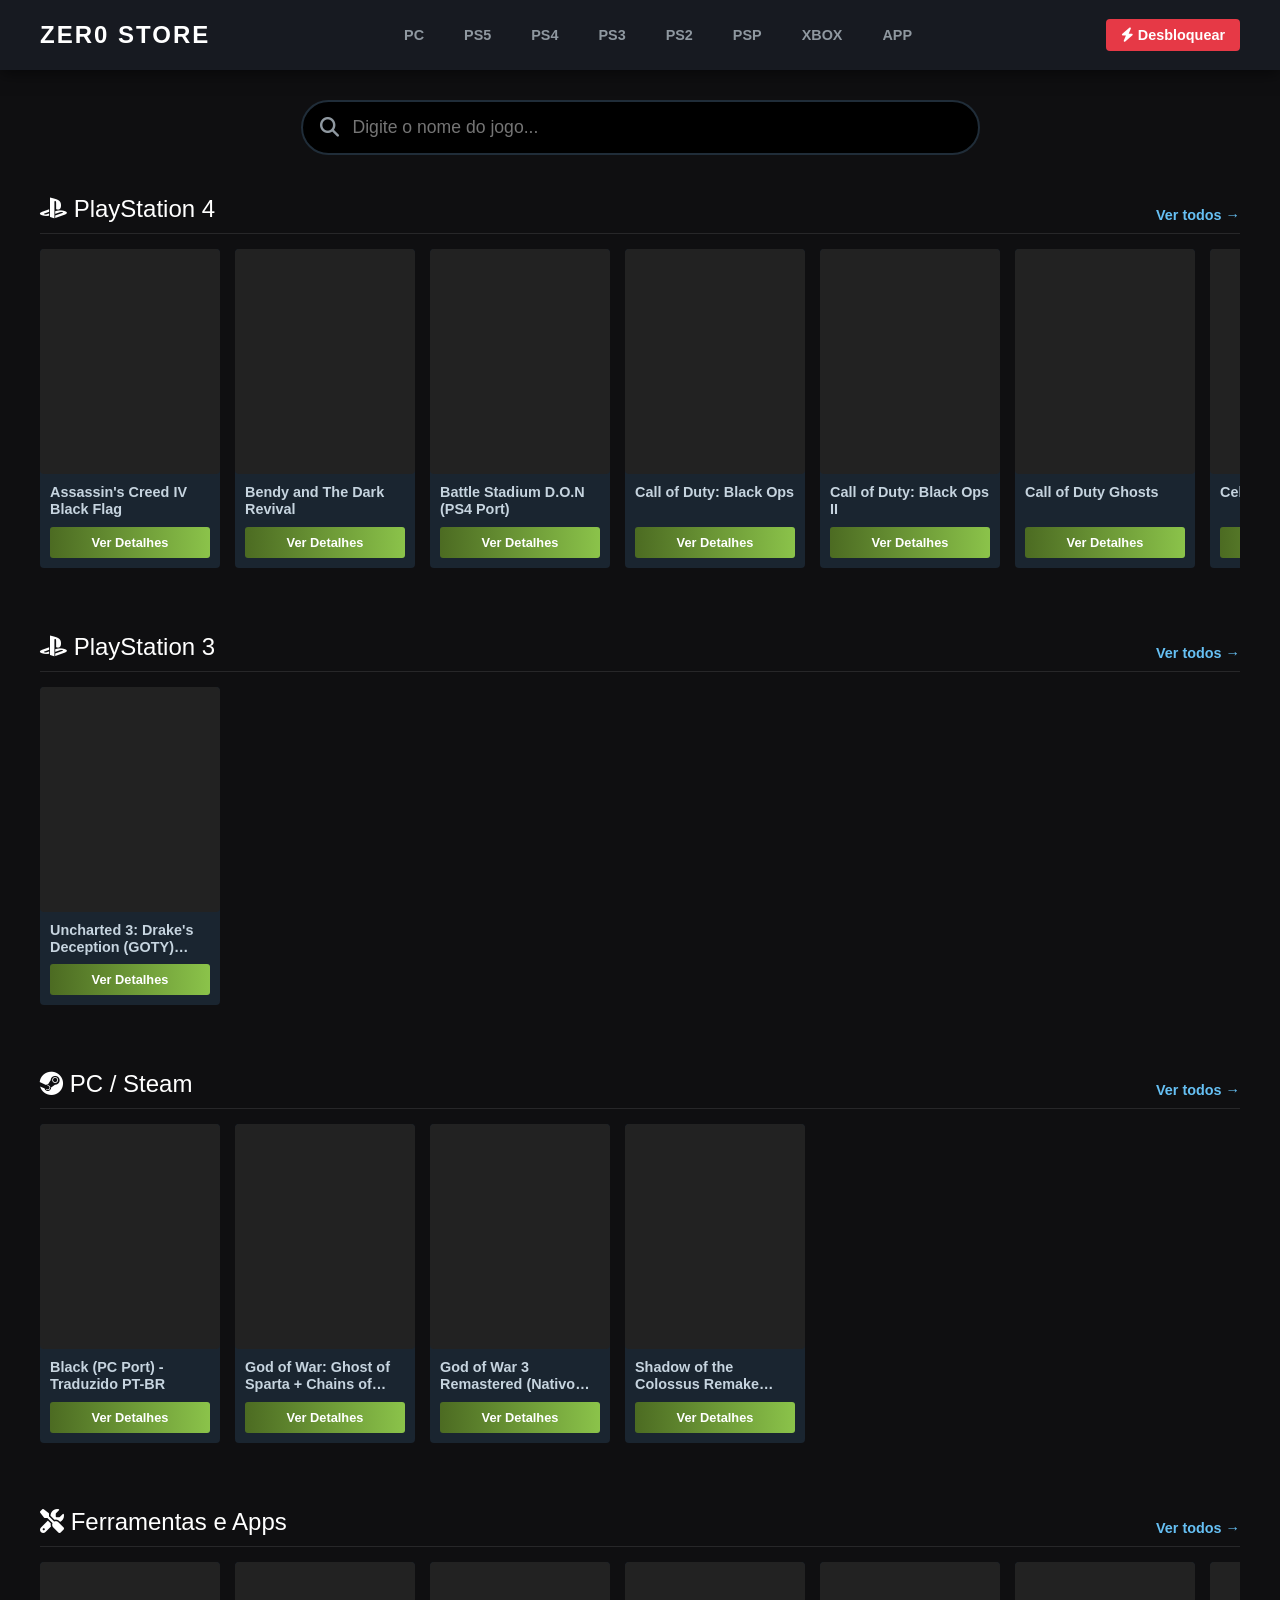
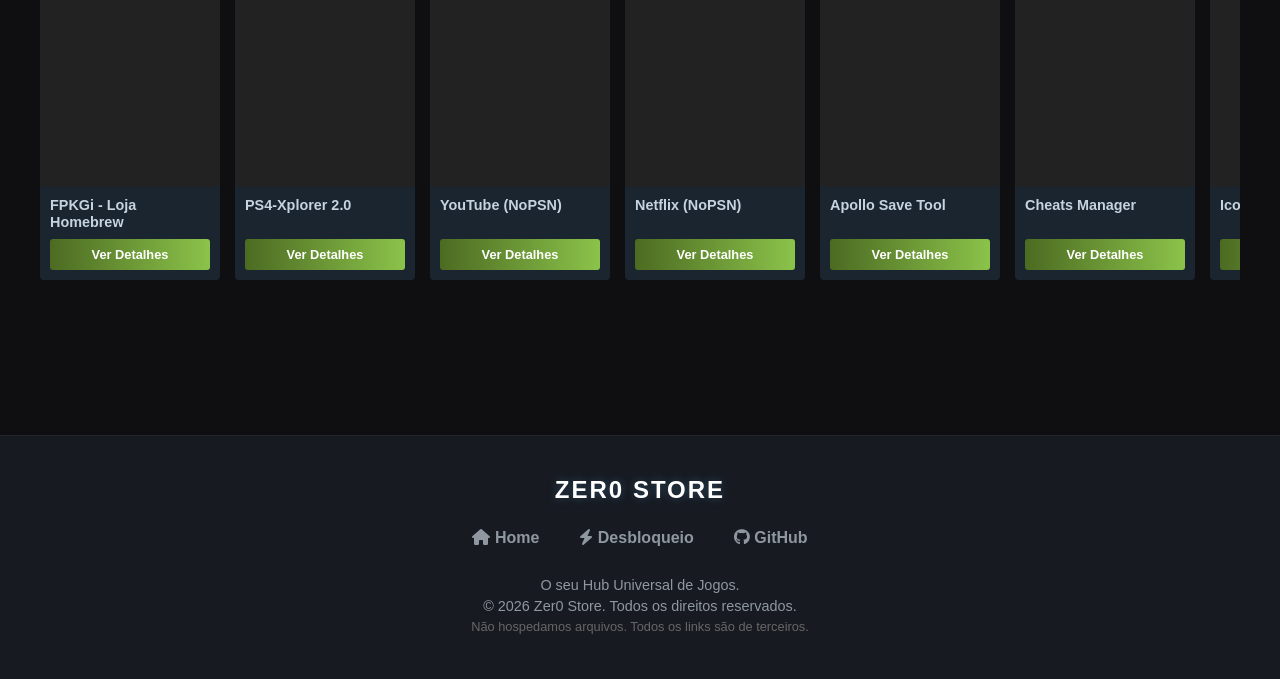
==== commit 3ad8eb86: "melhorias" ====
--- a/index.html
+++ b/index.html
@@ -5,7 +5,6 @@
     <meta name="viewport" content="width=device-width, initial-scale=1.0">
     <title>Zer0 Store - O seu Hub de Jogos</title>
     <link rel="stylesheet" href="style.css">
-    <!-- Ícones -->
     <link rel="stylesheet" href="https://cdnjs.cloudflare.com/ajax/libs/font-awesome/6.4.0/css/all.min.css">
 </head>
 <body>
@@ -31,7 +30,7 @@
             <i class="fa-solid fa-magnifying-glass search-icon"></i>
             <input type="text" id="busca" class="search-input" placeholder="Digite o nome do jogo...">
         </div>
-        
+
         <div id="loading" class="loading">Carregando catálogo...</div>
 
         <div class="prateleiras-container">
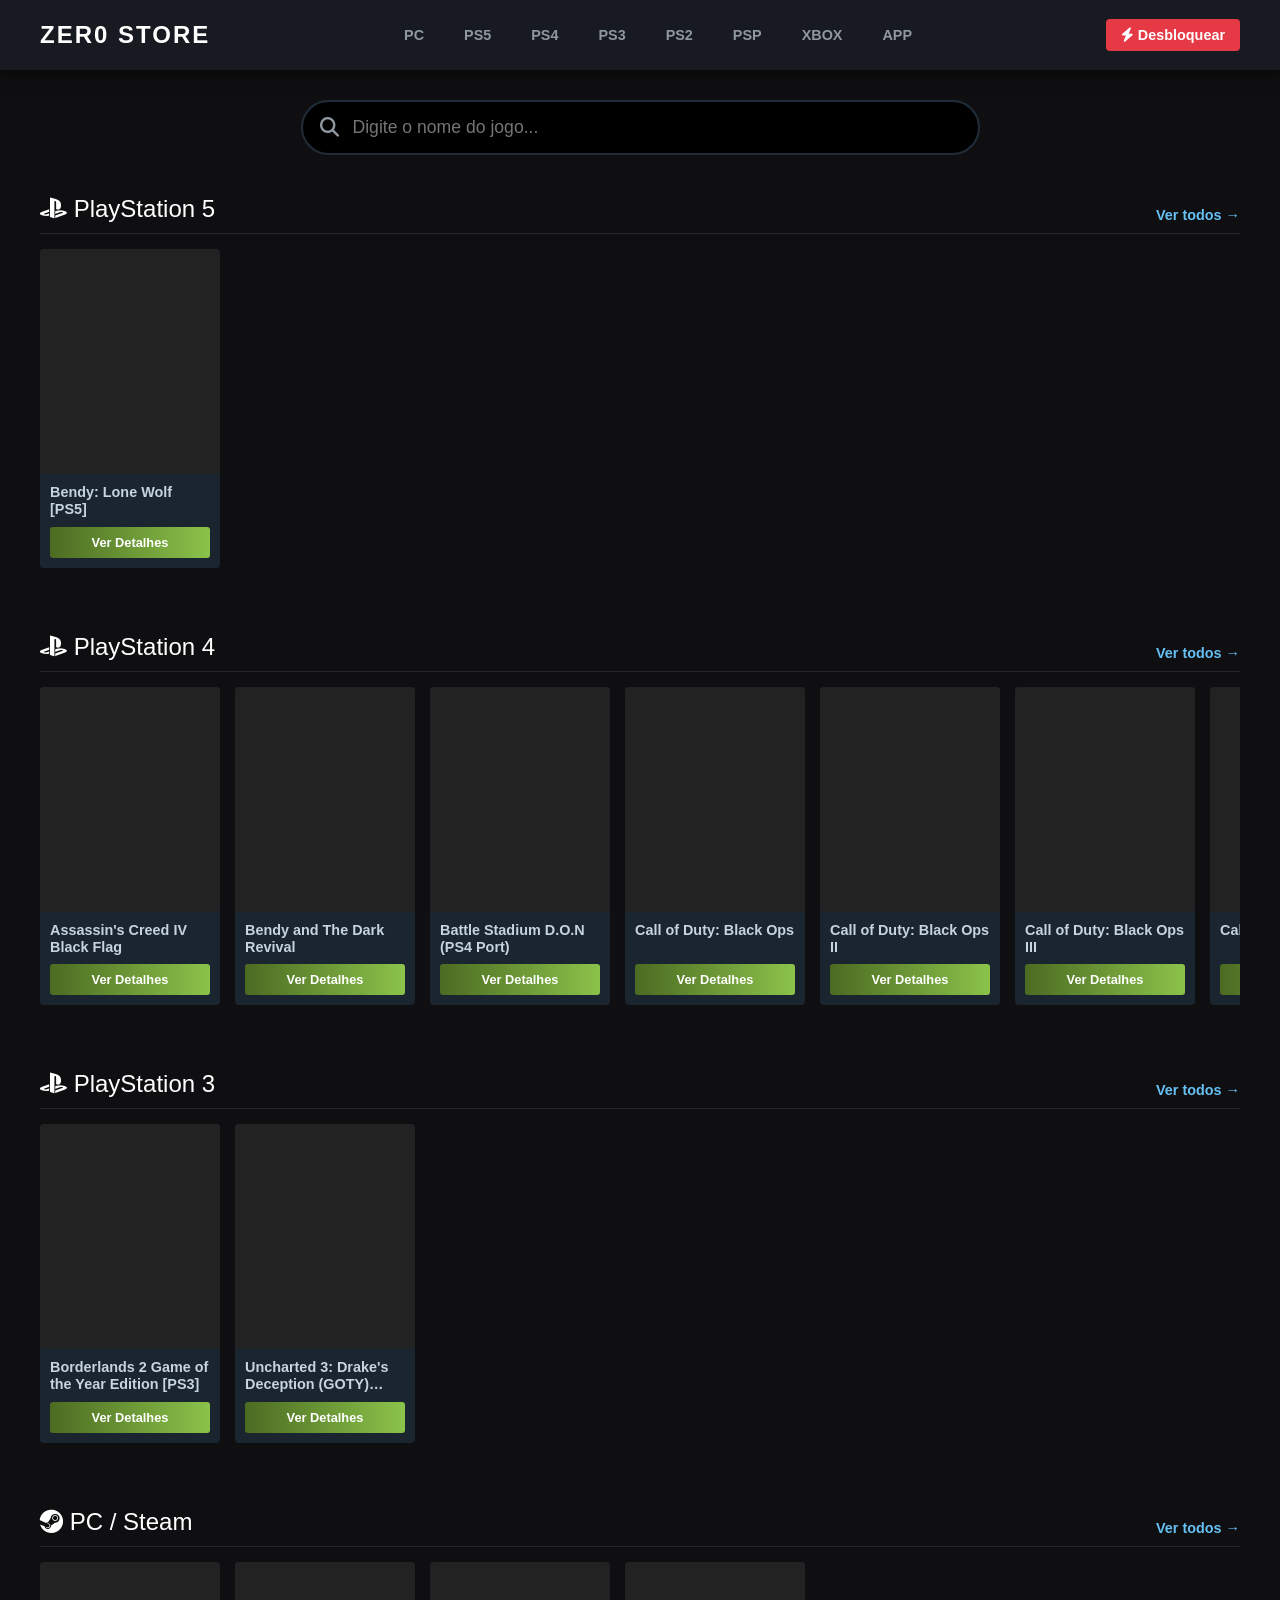
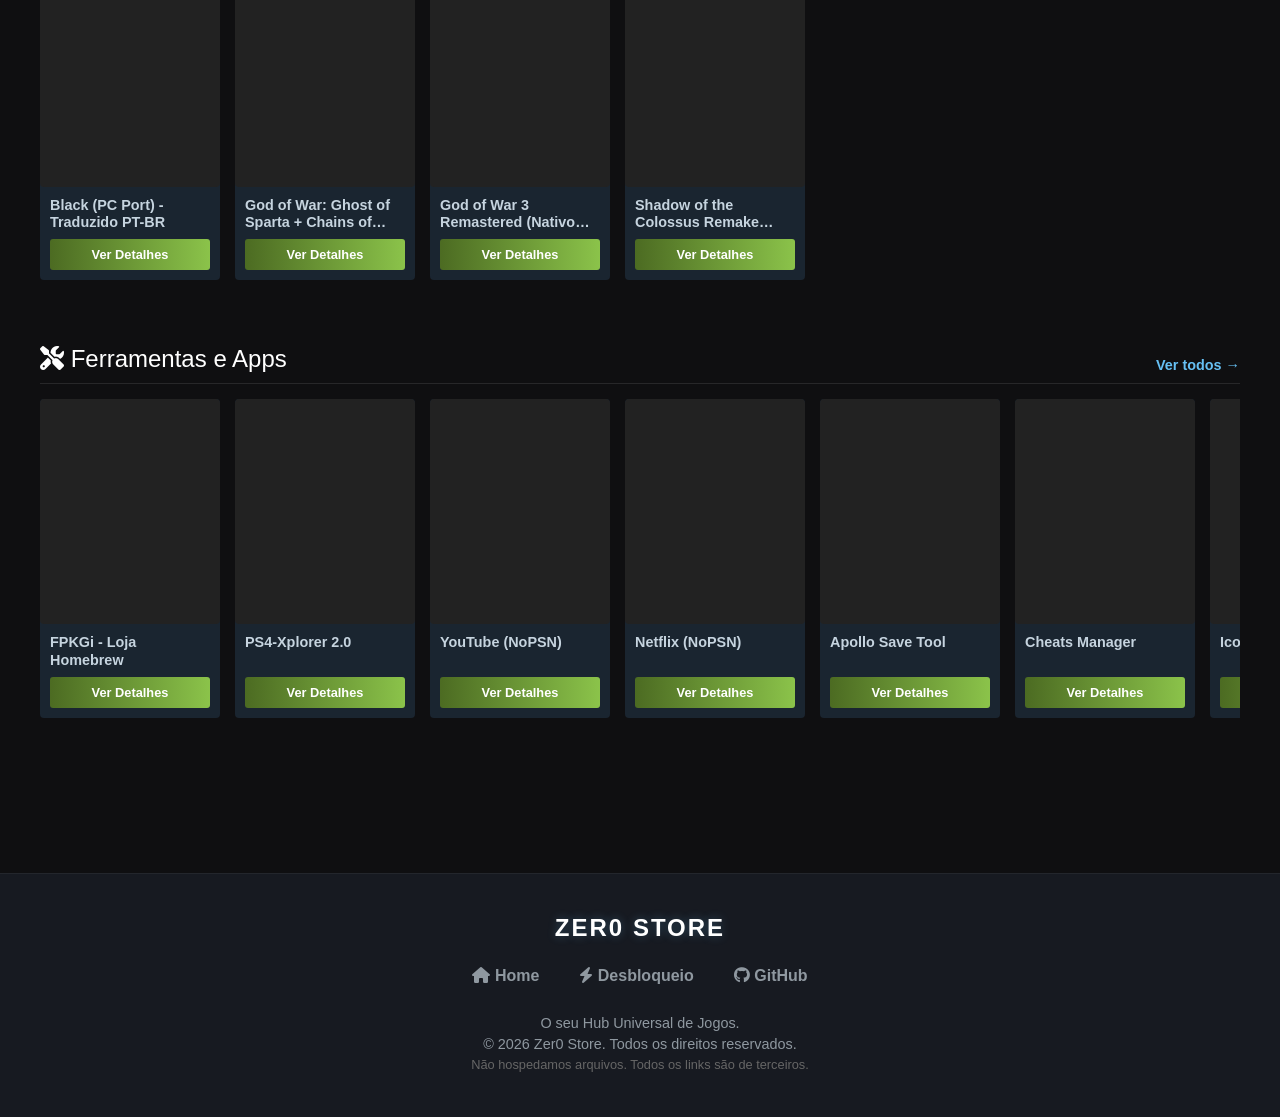
==== commit 03a93e5e: "novos jogos PS5,PS4 e PS3, ajuste no index e hub" ====
--- a/index.html
+++ b/index.html
@@ -34,6 +34,14 @@
         <div id="loading" class="loading">Carregando catálogo...</div>
 
         <div class="prateleiras-container">
+            <section class="prateleira" id="prateleira-ps5" style="display: none;">
+                <div class="prateleira-header">
+                    <h2><i class="fa-brands fa-playstation"></i> PlayStation 5</h2>
+                    <a href="loja.html?p=ps5" class="ver-mais">Ver todos &rarr;</a>
+                </div>
+                <div class="scroll-horizontal" id="lista-ps5"></div>
+            </section>
+
             <section class="prateleira" id="prateleira-ps4" style="display: none;">
                 <div class="prateleira-header">
                     <h2><i class="fa-brands fa-playstation"></i> PlayStation 4</h2>
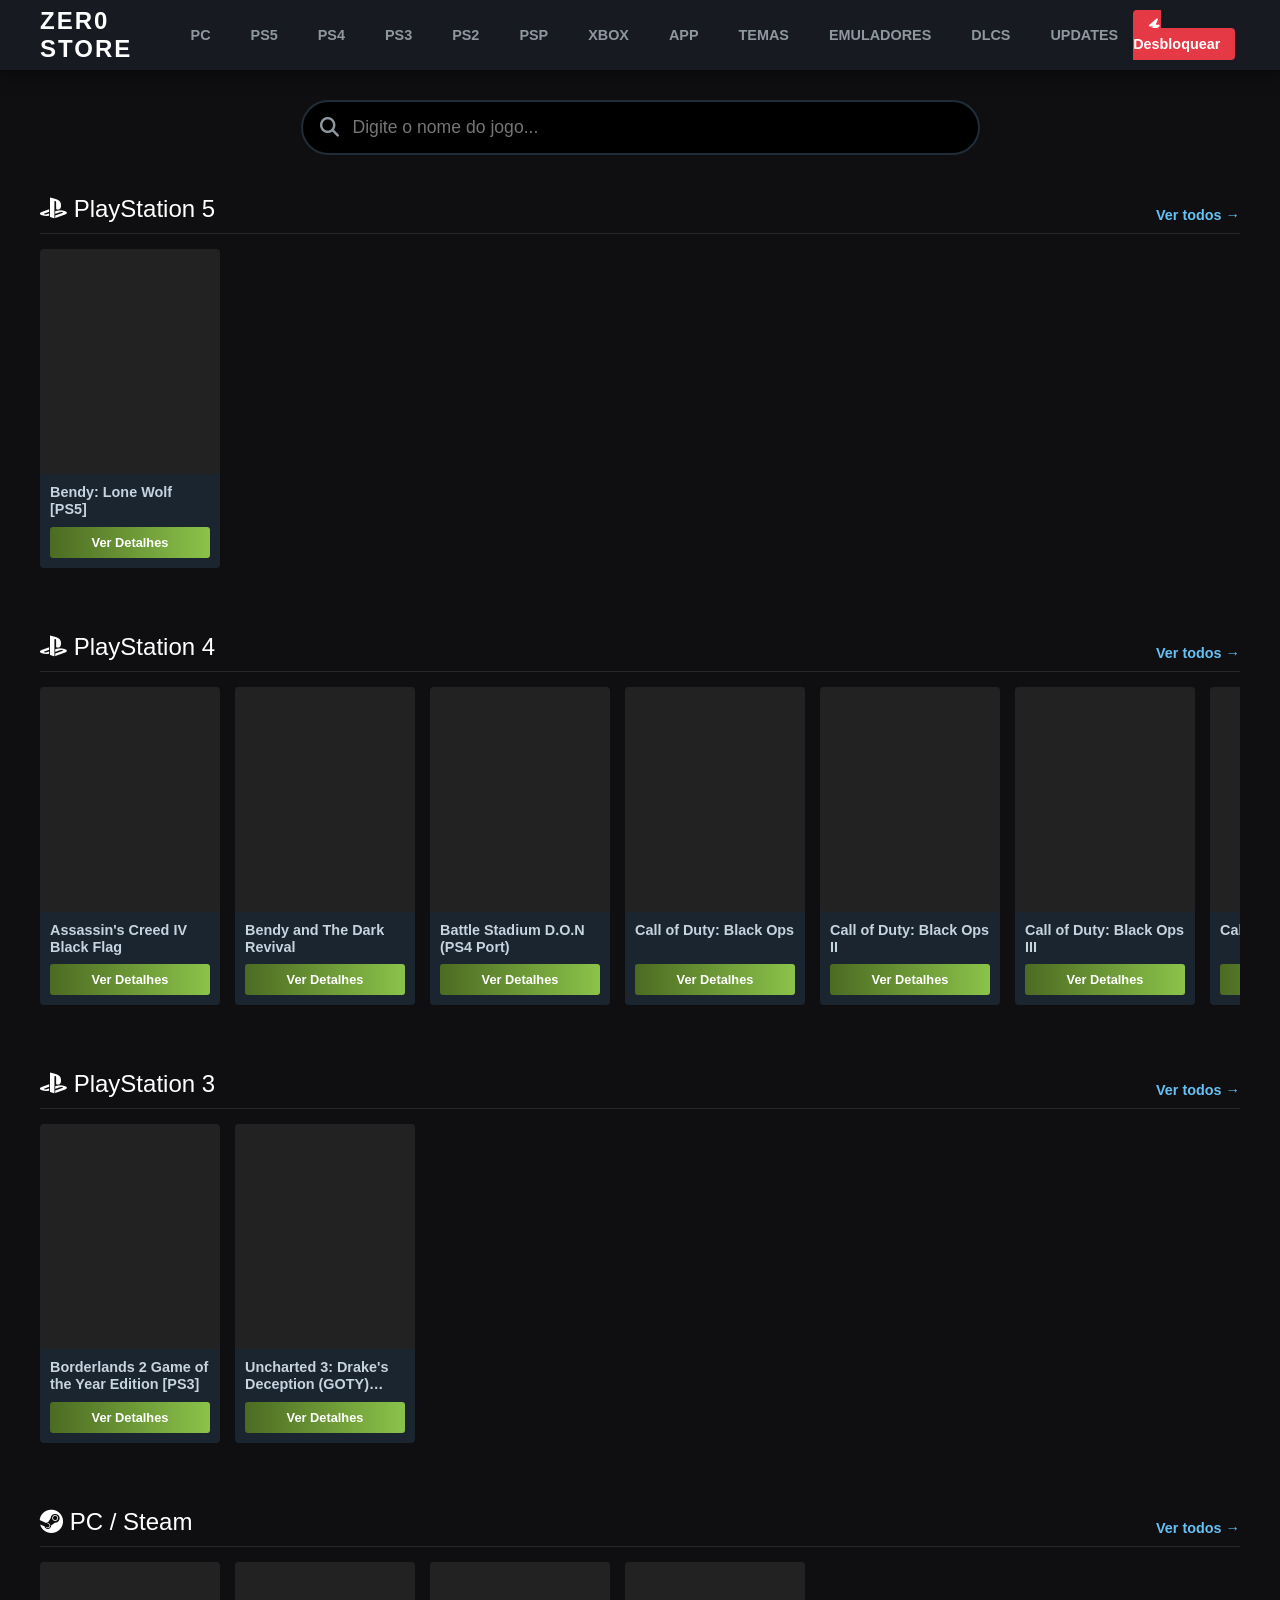
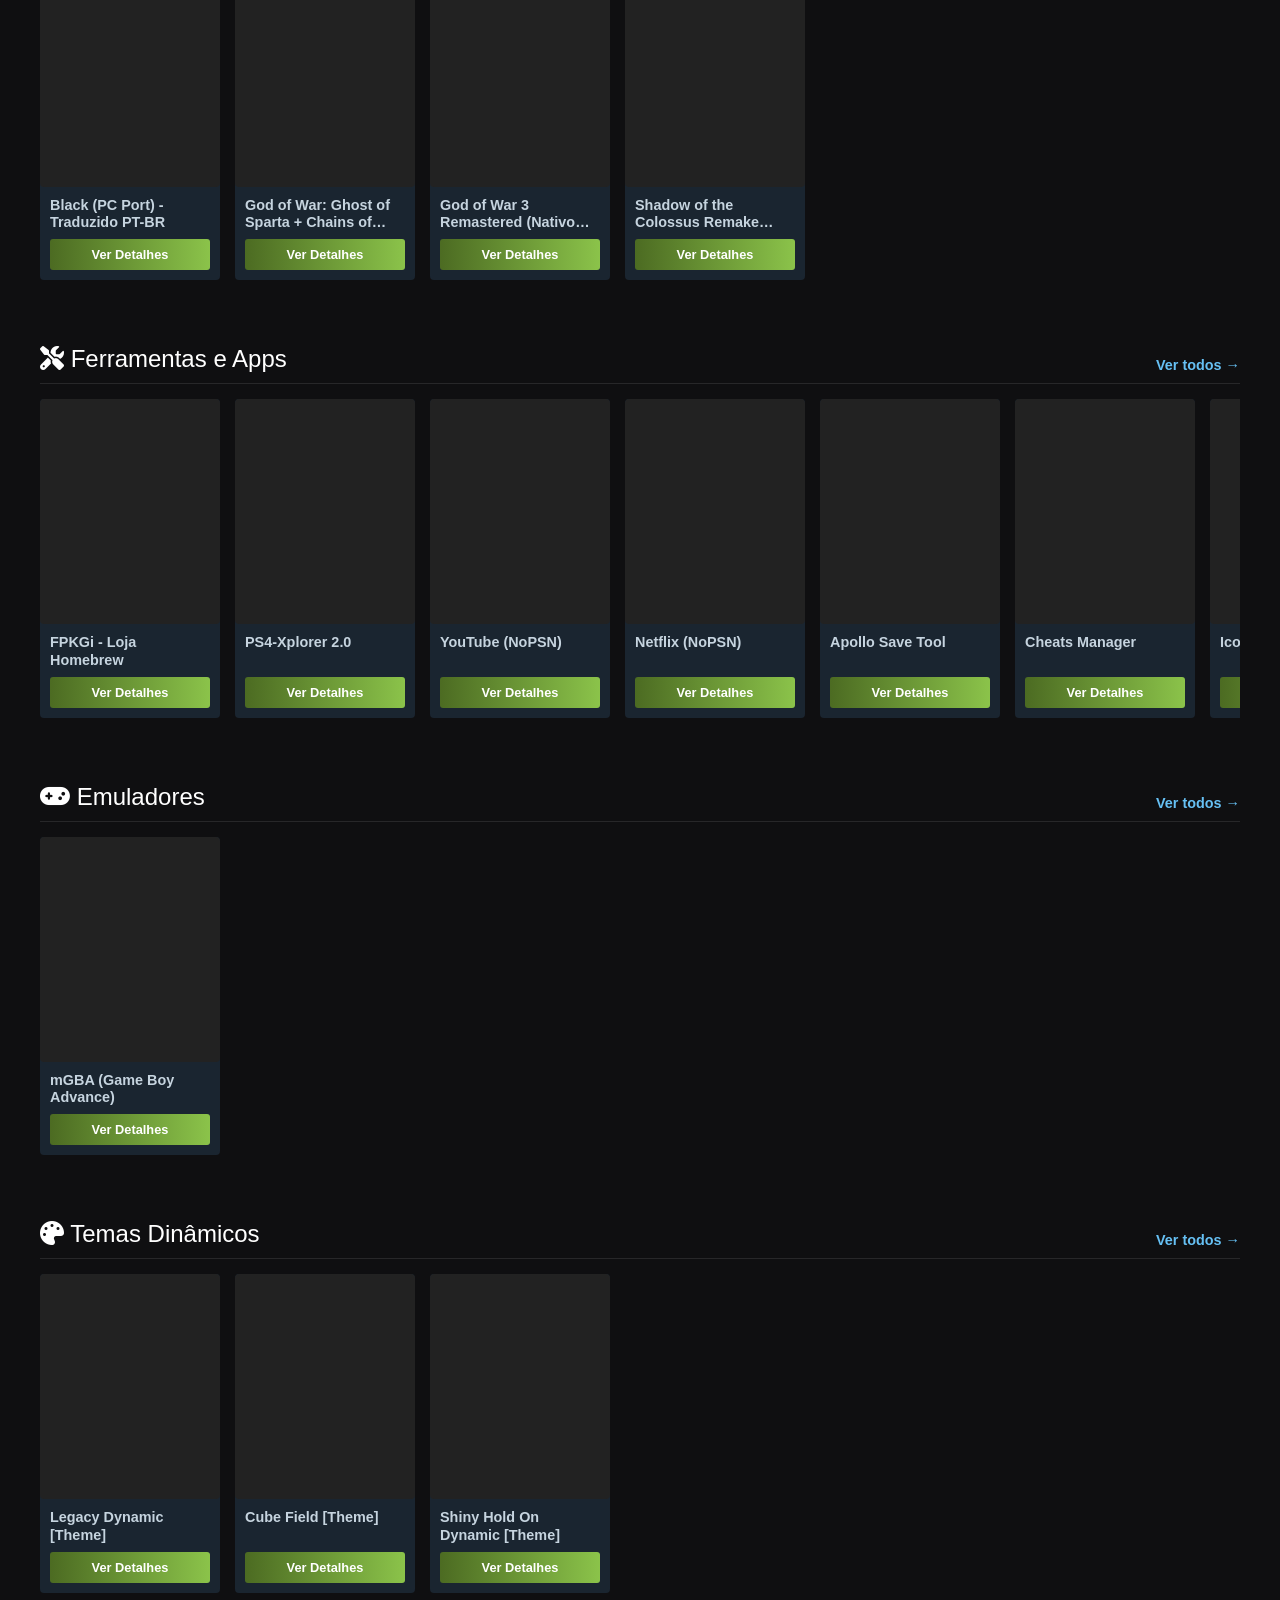
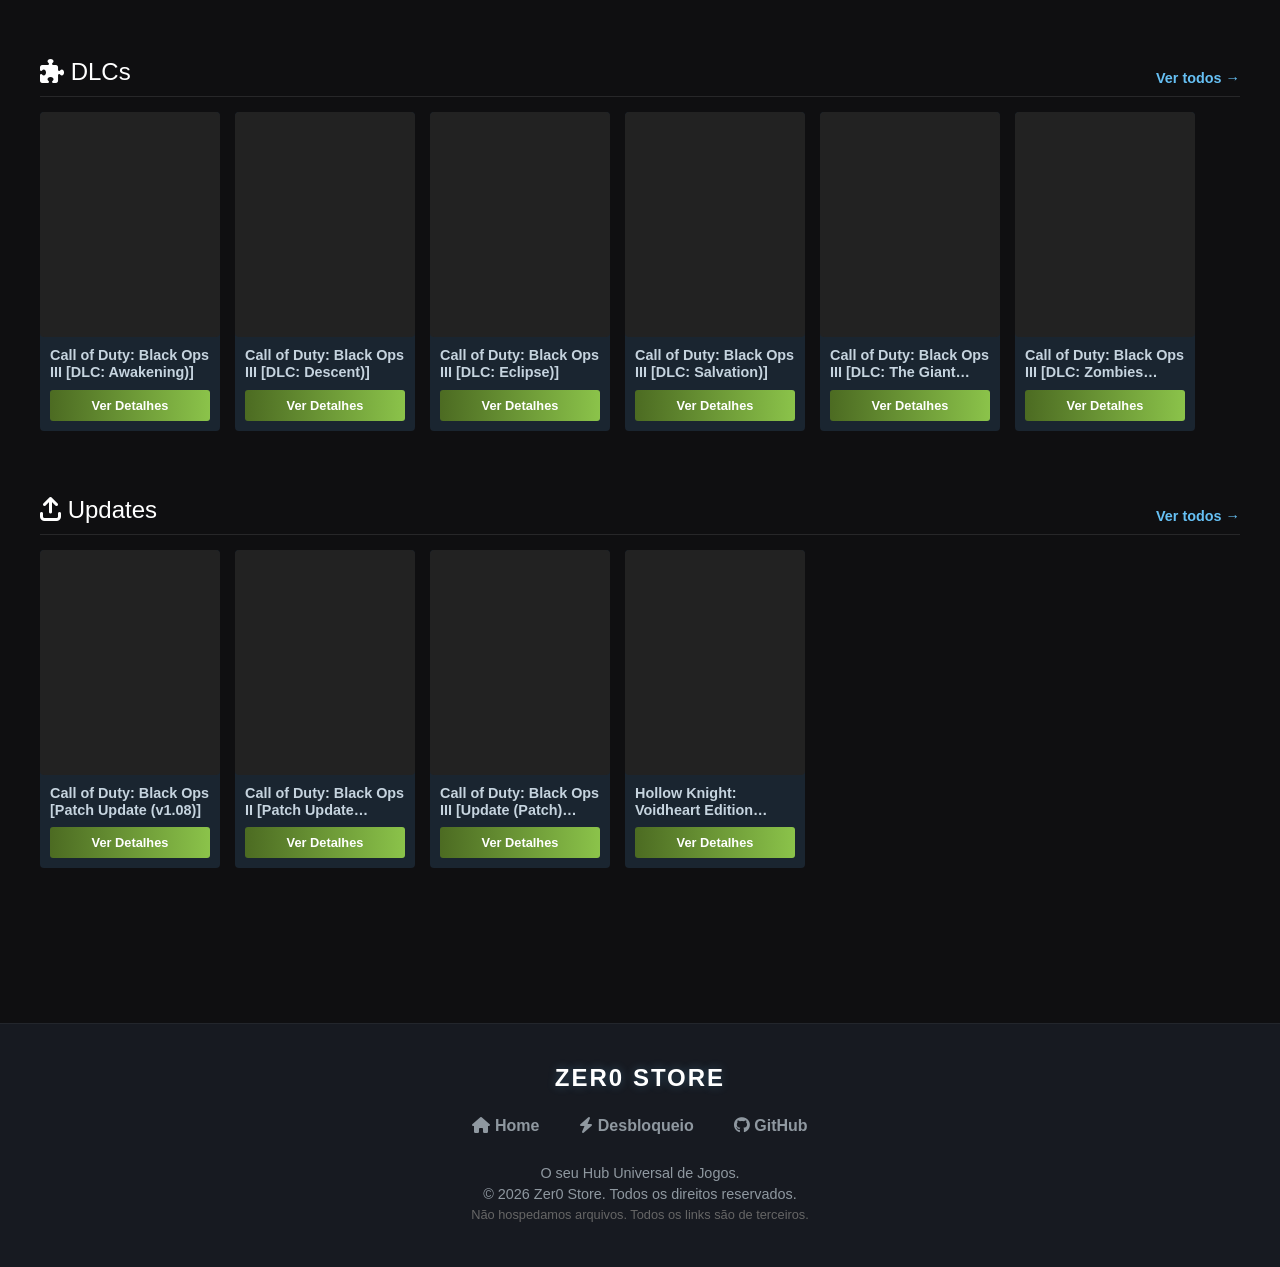
==== commit 2b032272: "correção de estrutura e melhoria de data" ====
--- a/index.html
+++ b/index.html
@@ -1,5 +1,6 @@
 <!DOCTYPE html>
 <html lang="pt-BR">
+
 <head>
     <meta charset="UTF-8">
     <meta name="viewport" content="width=device-width, initial-scale=1.0">
@@ -7,6 +8,7 @@
     <link rel="stylesheet" href="style.css">
     <link rel="stylesheet" href="https://cdnjs.cloudflare.com/ajax/libs/font-awesome/6.4.0/css/all.min.css">
 </head>
+
 <body>
     <header class="hub-header">
         <div class="logo">Zer0 Store</div>
@@ -19,6 +21,10 @@
             <a href="loja.html?p=psp">PSP</a>
             <a href="loja.html?p=xbox">XBOX</a>
             <a href="loja.html?p=apps">APP</a>
+            <a href="loja.html?p=themes" data-plataforma="themes">TEMAS</a>
+            <a href="loja.html?p=emulators" data-plataforma="emulators">EMULADORES</a>
+            <a href="loja.html?p=dlc" data-plataforma="dlc">DLCs</a>
+            <a href="loja.html?p=updates" data-plataforma="updates">UPDATES</a>
         </nav>
         <div class="header-actions">
             <a href="jb.html" class="btn-jb"><i class="fa-solid fa-bolt"></i> Desbloquear</a>
@@ -33,7 +39,7 @@
 
         <div id="loading" class="loading">Carregando catálogo...</div>
 
-        <div class="prateleiras-container">
+                <div class="prateleiras-container">
             <section class="prateleira" id="prateleira-ps5" style="display: none;">
                 <div class="prateleira-header">
                     <h2><i class="fa-brands fa-playstation"></i> PlayStation 5</h2>
@@ -65,13 +71,46 @@
                 </div>
                 <div class="scroll-horizontal" id="lista-pc"></div>
             </section>
-            
+
             <section class="prateleira" id="prateleira-apps" style="display: none;">
                 <div class="prateleira-header">
                     <h2><i class="fa-solid fa-screwdriver-wrench"></i> Ferramentas e Apps</h2>
                     <a href="loja.html?p=apps" class="ver-mais">Ver todos &rarr;</a>
                 </div>
                 <div class="scroll-horizontal" id="lista-apps"></div>
+            </section>
+
+            <!-- NOVAS PRATELEIRAS ADICIONADAS -->
+            <section class="prateleira" id="prateleira-emulators" style="display: none;">
+                <div class="prateleira-header">
+                    <h2><i class="fa-solid fa-gamepad"></i> Emuladores</h2>
+                    <a href="loja.html?p=emulators" class="ver-mais">Ver todos &rarr;</a>
+                </div>
+                <div class="scroll-horizontal" id="lista-emulators"></div>
+            </section>
+
+            <section class="prateleira" id="prateleira-themes" style="display: none;">
+                <div class="prateleira-header">
+                    <h2><i class="fa-solid fa-palette"></i> Temas Dinâmicos</h2>
+                    <a href="loja.html?p=themes" class="ver-mais">Ver todos &rarr;</a>
+                </div>
+                <div class="scroll-horizontal" id="lista-themes"></div>
+            </section>
+
+            <section class="prateleira" id="prateleira-dlc" style="display: none;">
+                <div class="prateleira-header">
+                    <h2><i class="fa-solid fa-puzzle-piece"></i> DLCs</h2>
+                    <a href="loja.html?p=dlc" class="ver-mais">Ver todos &rarr;</a>
+                </div>
+                <div class="scroll-horizontal" id="lista-dlc"></div>
+            </section>
+
+            <section class="prateleira" id="prateleira-updates" style="display: none;">
+                <div class="prateleira-header">
+                    <h2><i class="fa-solid fa-arrow-up-from-bracket"></i> Updates</h2>
+                    <a href="loja.html?p=updates" class="ver-mais">Ver todos &rarr;</a>
+                </div>
+                <div class="scroll-horizontal" id="lista-updates"></div>
             </section>
         </div>
     </main>
@@ -81,11 +120,12 @@
             <div class="footer-logo">
                 Zer0 Store
             </div>
-            
+
             <div class="footer-links">
                 <a href="index.html"><i class="fa-solid fa-house"></i> Home</a>
                 <a href="jb.html"><i class="fa-solid fa-bolt"></i> Desbloqueio</a>
-                <a href="https://github.com/Zer0G0ld/Zer0-Store" target="_blank"><i class="fa-brands fa-github"></i> GitHub</a>
+                <a href="https://github.com/Zer0G0ld/Zer0-Store" target="_blank"><i class="fa-brands fa-github"></i>
+                    GitHub</a>
             </div>
 
             <div class="footer-info">
@@ -100,4 +140,5 @@
     <script src="hub.js"></script>
     <script src="footer.js"></script>
 </body>
+
 </html>
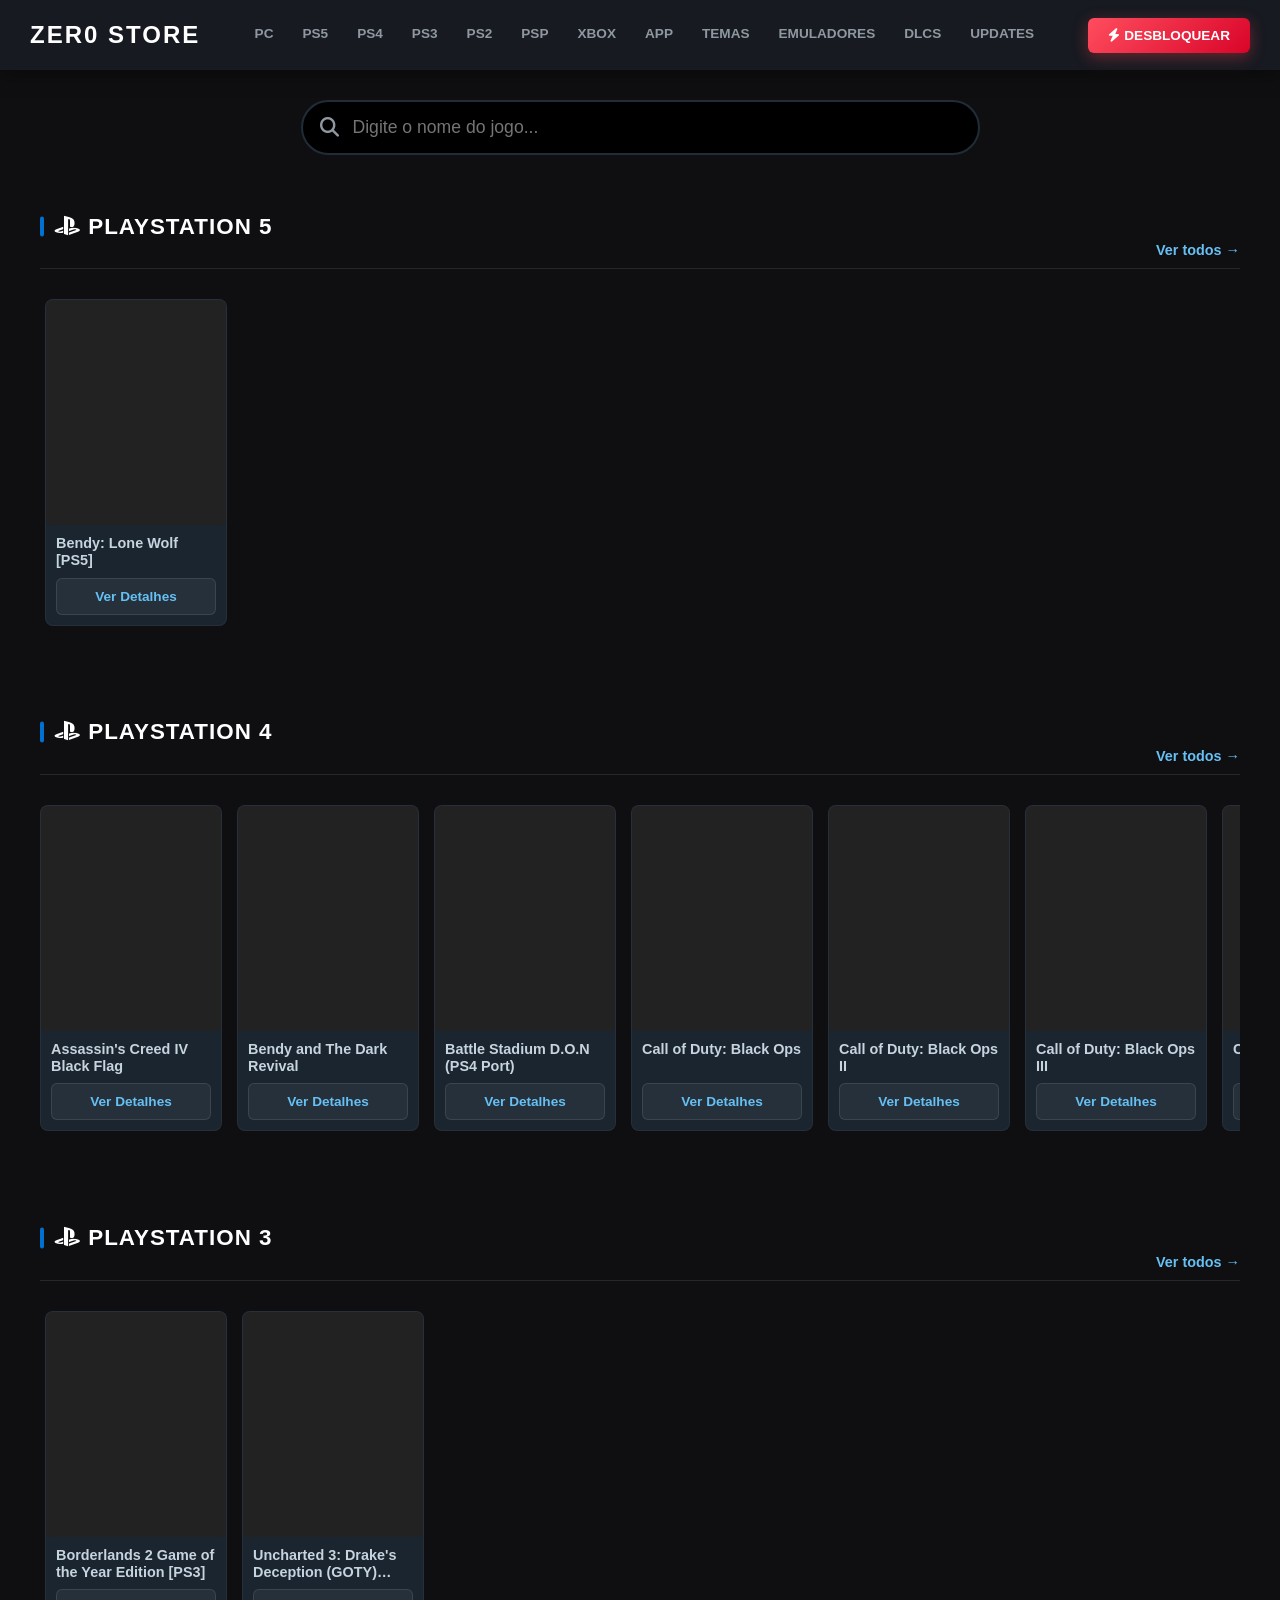
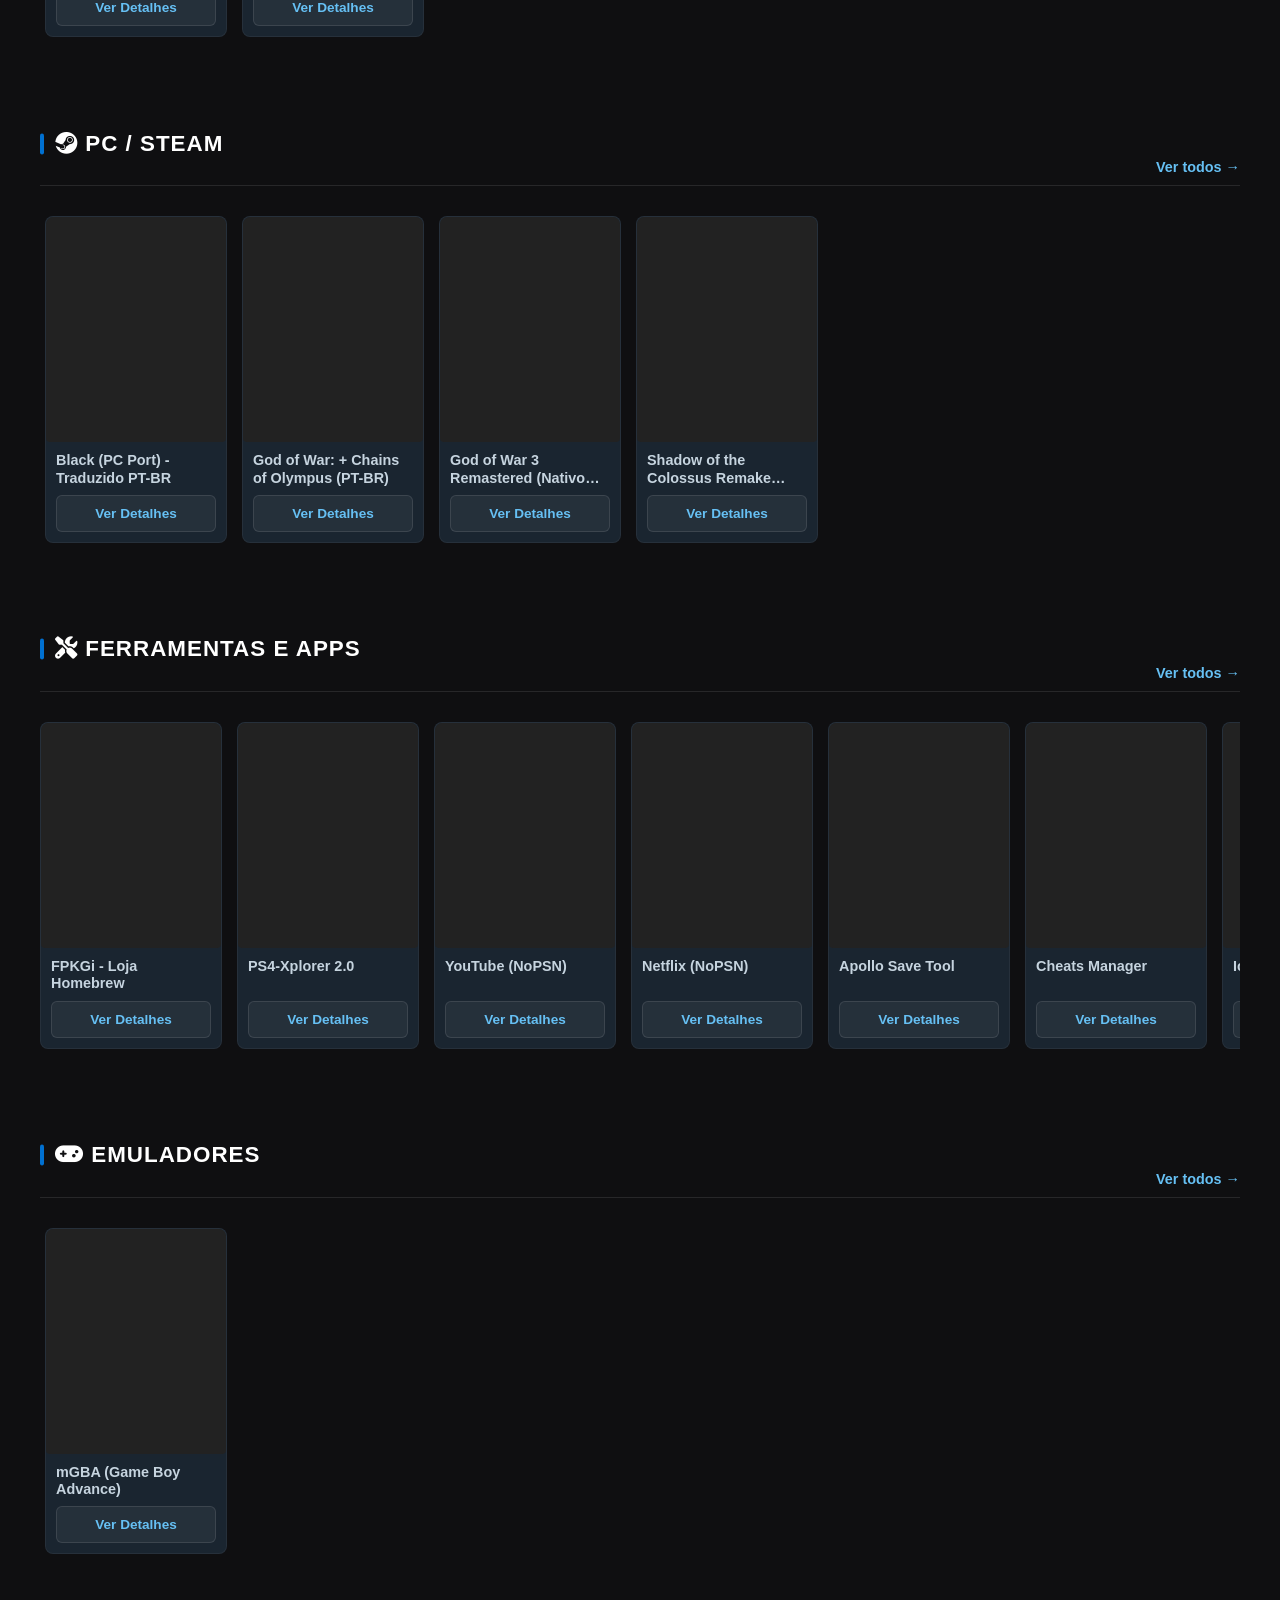
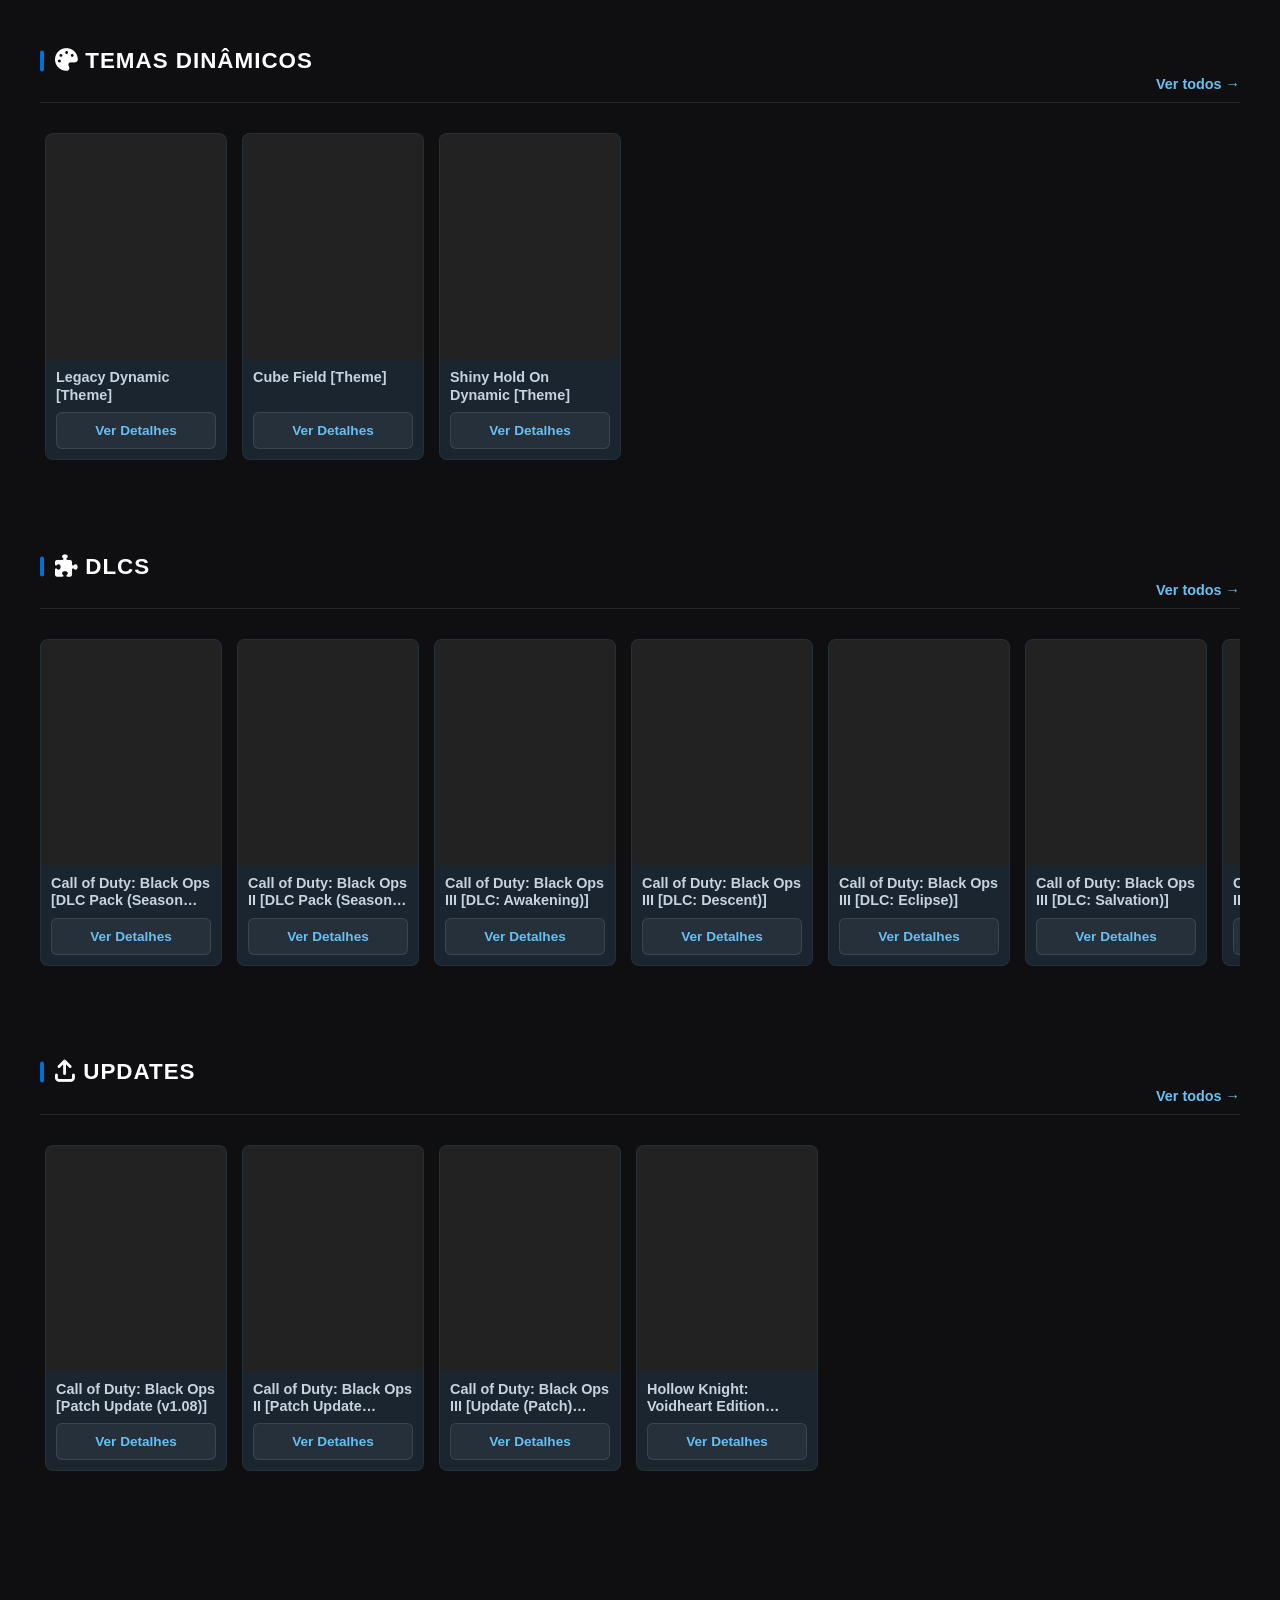
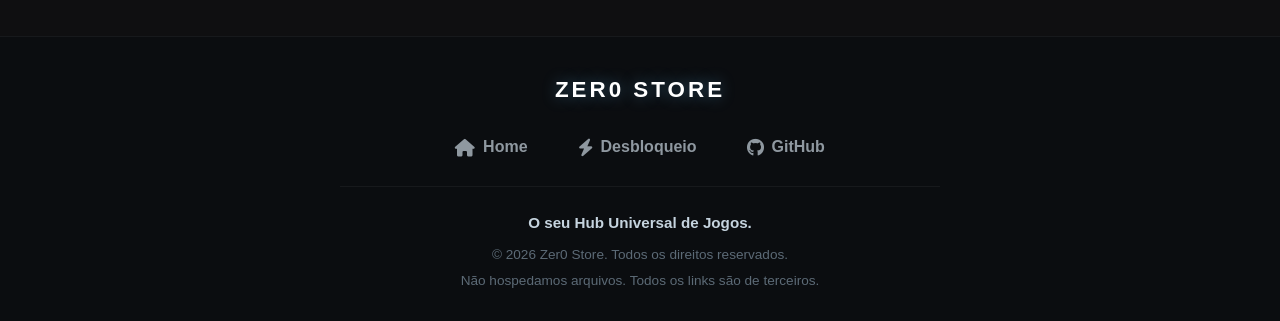
==== commit 09579d1c: "Designer melhorado" ====
--- a/index.html
+++ b/index.html
@@ -115,7 +115,7 @@
         </div>
     </main>
 
-    <footer class="hub-footer">
+        <footer class="hub-footer">
         <div class="footer-content">
             <div class="footer-logo">
                 Zer0 Store
@@ -124,14 +124,13 @@
             <div class="footer-links">
                 <a href="index.html"><i class="fa-solid fa-house"></i> Home</a>
                 <a href="jb.html"><i class="fa-solid fa-bolt"></i> Desbloqueio</a>
-                <a href="https://github.com/Zer0G0ld/Zer0-Store" target="_blank"><i class="fa-brands fa-github"></i>
-                    GitHub</a>
+                <a href="https://github.com/Zer0G0ld/Zer0-Store" target="_blank"><i class="fa-brands fa-github"></i> GitHub</a>
             </div>
 
             <div class="footer-info">
                 <p>O seu Hub Universal de Jogos.</p>
                 <p>&copy; 2026 Zer0 Store. Todos os direitos reservados.</p>
-                <p style="font-size: 0.8em; color: #666;">Não hospedamos arquivos. Todos os links são de terceiros.</p>
+                <p>Não hospedamos arquivos. Todos os links são de terceiros.</p>
             </div>
         </div>
     </footer>
--- a/style.css
+++ b/style.css
@@ -24,12 +24,13 @@
     display: flex;
     align-items: center;
     justify-content: space-between;
-    padding: 0 40px;
+    padding: 0 30px; /* Aumentei o padding lateral */
     height: 70px;
-    box-shadow: 0 4px 15px rgba(0,0,0,0.5);
+    box-shadow: 0 4px 20px rgba(0, 0, 0, 0.4); /* Sombra mais suave */
     position: sticky;
     top: 0;
     z-index: 100;
+    gap: 20px; /* Espaço entre Logo, Menu e Botão JB */
 }
 
 .logo {
@@ -42,18 +43,45 @@
 
 .nav-plataformas {
     display: flex;
-    gap: 10px;
+    gap: 5px; /* Reduzi o gap para caber tudo */
+    align-items: center;
+    height: 100%; /* Faz o menu ocupar a altura do header */
+    overflow-x: auto; /* Permite rolar o menu no celular/PS4 sem quebrar o layout */
+    scrollbar-width: none; /* Esconde a barra de rolagem no Firefox */
+}
+
+.nav-plataformas::-webkit-scrollbar {
+    display: none; /* Esconde a barra de rolagem no Chrome */
 }
 
 .nav-plataformas a {
     color: var(--text-muted);
     text-decoration: none;
-    padding: 10px 15px;
-    font-weight: bold;
-    font-size: 0.9em;
+    padding: 0 12px; /* Ajustei o padding */
+    height: 100%; /* Faz o link ter a altura toda do header */
+    display: flex;
+    align-items: center;
+    font-weight: 700;
+    font-size: 0.85em;
     text-transform: uppercase;
-    border-radius: 4px;
+    border-radius: 0; /* Tira as bordas arredondadas do link */
     transition: 0.2s;
+    white-space: nowrap; /* Impede que o texto quebre em duas linhas */
+    border-bottom: 3px solid transparent; /* Prepara a borda para o ativo */
+}
+
+
+/* O Botão Ativo (PS4, PC, etc) */
+.nav-plataformas a.active {
+    color: white;
+    border-bottom: 3px solid var(--steam-blue); /* A linha azul agora fica colada no fundo */
+    text-shadow: 0 0 10px rgba(102, 192, 244, 0.4);
+    background: linear-gradient(to top, rgba(102, 192, 244, 0.1), transparent); /* Leve gradiente no fundo */
+}
+
+/* Efeito ao passar o mouse (sem mudar a cor de fundo, só o texto) */
+.nav-plataformas a:hover {
+    color: white;
 }
 
 .nav-plataformas a:hover, .nav-plataformas a.active {
@@ -62,16 +90,24 @@
 }
 
 .btn-jb {
-    background: #e63946;
-    color: white;
-    padding: 8px 15px;
+    background: linear-gradient(135deg, #ff4d5e, #d90429); /* Gradiente vermelho */
+    color: white;
+    padding: 10px 20px;
     text-decoration: none;
-    border-radius: 4px;
+    border-radius: 6px;
     font-weight: bold;
-    font-size: 0.9em;
-    transition: 0.2s;
-}
-.btn-jb:hover { background: #ff4d5e; }
+    font-size: 0.85em;
+    text-transform: uppercase;
+    transition: all 0.3s ease;
+    box-shadow: 0 4px 15px rgba(230, 57, 70, 0.4); /* Brilho vermelho */
+    white-space: nowrap;
+}
+
+.btn-jb:hover {
+    transform: translateY(-2px); /* Sobe um pouquinho no hover */
+    box-shadow: 0 6px 20px rgba(230, 57, 70, 0.6);
+    color: white;
+}
 
 /* --- MAIN HUB --- */
 .hub-main {
@@ -132,10 +168,26 @@
 }
 
 .prateleira-header h2 {
-    margin: 0;
-    font-size: 1.5em;
-    font-weight: 400;
-    color: white;
+    font-size: 1.4em;
+    font-weight: 700;
+    color: white;
+    text-transform: uppercase;
+    letter-spacing: 1px;
+    position: relative;
+    padding-left: 15px; /* Espaço para a barra ao lado */
+}
+
+/* Cria a barrinha azul ao lado do título */
+.prateleira-header h2::before {
+    content: '';
+    position: absolute;
+    left: 0;
+    top: 50%;
+    transform: translateY(-50%);
+    width: 4px;
+    height: 80%;
+    background-color: var(--ps-blue);
+    border-radius: 4px;
 }
 
 .ver-mais {
@@ -150,9 +202,14 @@
     display: flex;
     gap: 15px;
     overflow-x: auto;
-    padding-bottom: 15px; /* Espaço para o scrollbar */
+    /* O SEGREDO ESTÁ AQUI: Adicionar padding no topo e embaixo */
+    padding: 15px 5px 25px 5px; 
     scroll-snap-type: x mandatory;
-}
+    /* Garante que o card não seja cortado por outros elementos */
+    position: relative;
+    z-index: 1;
+}
+
 
 /* Esconde a barra de rolagem feia no PC, mas deixa ela bonita no PS4 */
 .scroll-horizontal::-webkit-scrollbar {
@@ -172,24 +229,28 @@
 
 /* --- CARDS --- */
 .game-card {
-    background-color: var(--bg-card);
-    border-radius: 4px;
-    min-width: 180px; /* Fixa a largura do card na prateleira */
+    background-color: #1a2530; /* Fundo do card */
+    border-radius: 8px; /* Bordas mais arredondadas */
+    border: 1px solid rgba(255, 255, 255, 0.05); /* Borda sutil */
+    min-width: 180px;
     max-width: 180px;
     display: flex;
     flex-direction: column;
     overflow: hidden;
     text-decoration: none;
     color: inherit;
-    transition: transform 0.2s, box-shadow 0.2s;
+    transition: all 0.3s ease; /* Transição suave para o hover */
     scroll-snap-align: start;
 }
 
 .game-card:hover, .game-card:focus {
-    transform: translateY(-5px);
-    box-shadow: 0 0 15px rgba(102, 192, 244, 0.4);
-    outline: 2px solid var(--steam-blue);
-}
+    transform: translateY(-8px); /* Sobe um pouco mais, mas sem crescer para os lados */
+    box-shadow: 0 12px 20px rgba(102, 192, 244, 0.3);
+    border-color: rgba(102, 192, 244, 0.6);
+    outline: none;
+    z-index: 2; /* Garante que o card fique na frente dos outros */
+}
+
 
 .cover-wrapper {
     position: relative;
@@ -237,16 +298,27 @@
 }
 
 .download-btn {
-    background: var(--green-btn);
-    color: white;
-    padding: 8px;
-    text-decoration: none;
-    border-radius: 3px;
+    background: rgba(255, 255, 255, 0.05);
+    border: 1px solid rgba(255, 255, 255, 0.1);
+    color: var(--steam-blue);
+    padding: 10px;
+    border-radius: 6px; /* Menos arredondado que antes para caber melhor */
     font-weight: bold;
-    font-size: 0.8em;
+    font-size: 0.85em;
     text-align: center;
-    pointer-events: none; /* Deixa o clique no card inteiro */
-}
+    pointer-events: none;
+    transition: all 0.2s ease;
+    width: 100%; /* Força o botão a respeitar a largura do card */
+    box-sizing: border-box; /* Impede que o padding vaze */
+}
+
+
+.game-card:hover .download-btn {
+    background: var(--steam-blue);
+    color: #000;
+    border-color: var(--steam-blue);
+}
+
 
 /* Cores das Tarjas por Plataforma */
 .game-card.ps3-card .cover-wrapper::before { background-color: #000; }
@@ -359,11 +431,11 @@
 
 /* --- RODAPÉ (FOOTER) --- */
 .hub-footer {
-    background-color: var(--bg-header);
+    background-color: #0b0d10; /* Fundo mais escuro que o body para dar contraste */
     border-top: 1px solid rgba(255, 255, 255, 0.05);
     width: 100%;
-    padding: 40px 20px;
-    margin-top: 60px; /* Empurra o footer para baixo */
+    padding: 40px 20px 30px 20px;
+    margin-top: 60px;
     display: flex;
     justify-content: center;
     box-sizing: border-box;
@@ -375,51 +447,84 @@
     align-items: center;
     max-width: 1200px;
     width: 100%;
-    gap: 20px;
+    gap: 25px;
     text-align: center;
 }
 
+/* Logo do Rodapé */
 .footer-logo {
-    font-size: 1.5em;
+    font-size: 1.4em;
     font-weight: 900;
     color: white;
-    letter-spacing: 2px;
+    letter-spacing: 3px;
     text-transform: uppercase;
-    text-shadow: 0 0 10px rgba(102, 192, 244, 0.3);
-}
-
+    text-shadow: 0 0 15px rgba(102, 192, 244, 0.4); /* Brilho azulado */
+    margin-bottom: 5px;
+}
+
+/* Links do Rodapé (Home, Desbloqueio, GitHub) */
 .footer-links {
     display: flex;
-    gap: 20px;
+    gap: 30px; /* Mais espaço entre os links */
+    align-items: center;
+    justify-content: center;
 }
 
 .footer-links a {
     color: var(--text-muted);
     text-decoration: none;
     font-size: 1em;
-    font-weight: bold;
-    transition: all 0.2s ease;
+    font-weight: 600;
+    transition: all 0.3s ease;
+    display: flex;
+    align-items: center;
+    gap: 8px; /* Espaço entre o ícone e o texto */
     padding: 5px 10px;
-    border-radius: 4px;
-}
-
+}
+
+.footer-links a i {
+    font-size: 1.1em;
+}
+
+/* Efeito Hover nos Links do Rodapé */
 .footer-links a:hover, .footer-links a:focus {
-    color: white;
-    background-color: var(--bg-panel);
-    outline: 2px solid var(--steam-blue);
+    color: var(--steam-blue);
+    transform: translateY(-2px); /* Sobe levemente no hover */
+    outline: none;
+    text-shadow: 0 0 10px rgba(102, 192, 244, 0.5);
+}
+
+/* Textos Informativos do Rodapé */
+.footer-info {
+    display: flex;
+    flex-direction: column;
+    gap: 5px;
+    border-top: 1px solid rgba(255, 255, 255, 0.05); /* Linha separadora */
+    padding-top: 25px;
+    width: 100%;
+    max-width: 600px;
 }
 
 .footer-info p {
-    margin: 5px 0;
-    color: var(--text-muted);
-    font-size: 0.9em;
-}
-
-/* Garante que o body empurre o footer para baixo */
-body {
-    display: flex;
-    flex-direction: column;
-    min-height: 100vh;
+    margin: 0;
+    color: #5c6a76; /* Cor mais apagada para os textos de direitos */
+    font-size: 0.85em;
+    line-height: 1.5;
+}
+
+.footer-info p:first-child {
+    color: var(--text-light);
+    font-weight: 600;
+    font-size: 0.95em;
+    margin-bottom: 5px;
+}
+
+/* Responsividade: Ajuste no celular/PS4 em telas pequenas */
+@media (max-width: 600px) {
+    .footer-links {
+        flex-direction: column; /* Coloca os links um embaixo do outro */
+        gap: 15px;
+    }
 }
 
 /* O conteúdo principal vai crescer para empurrar o footer */
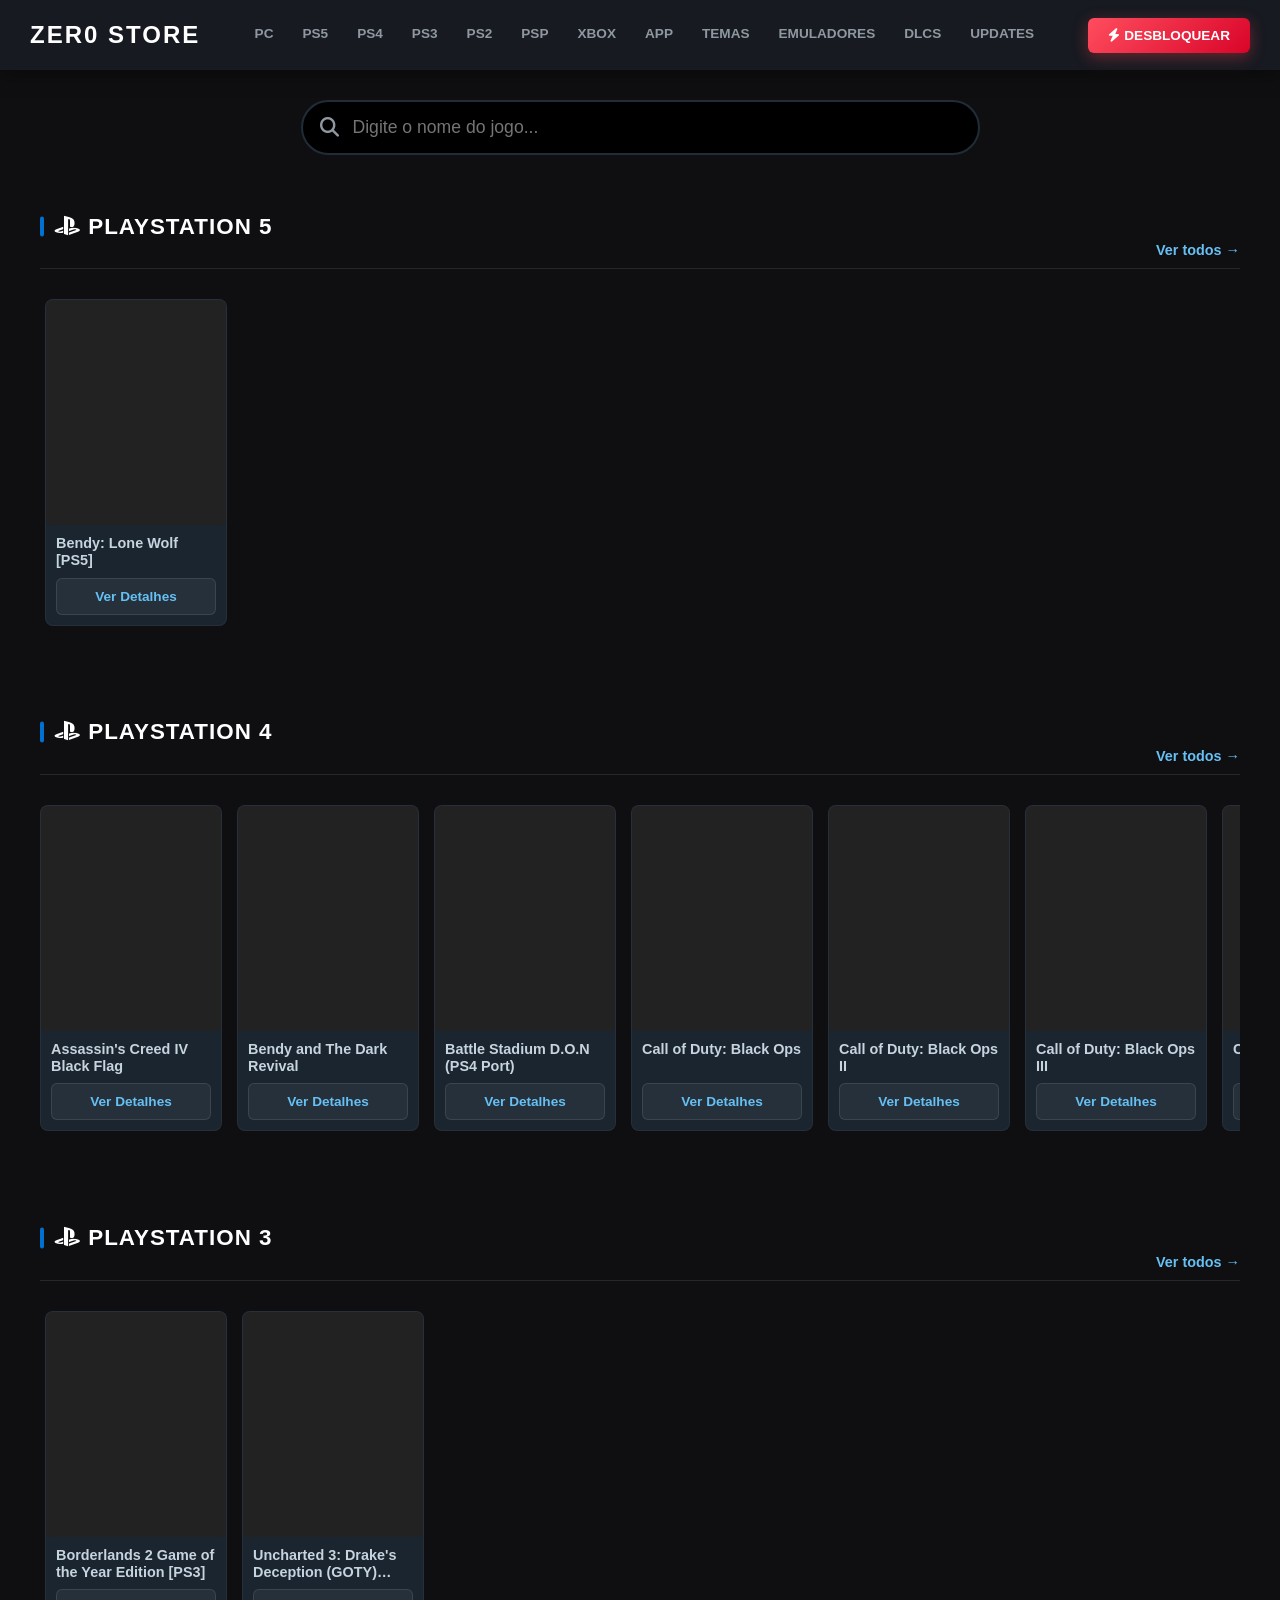
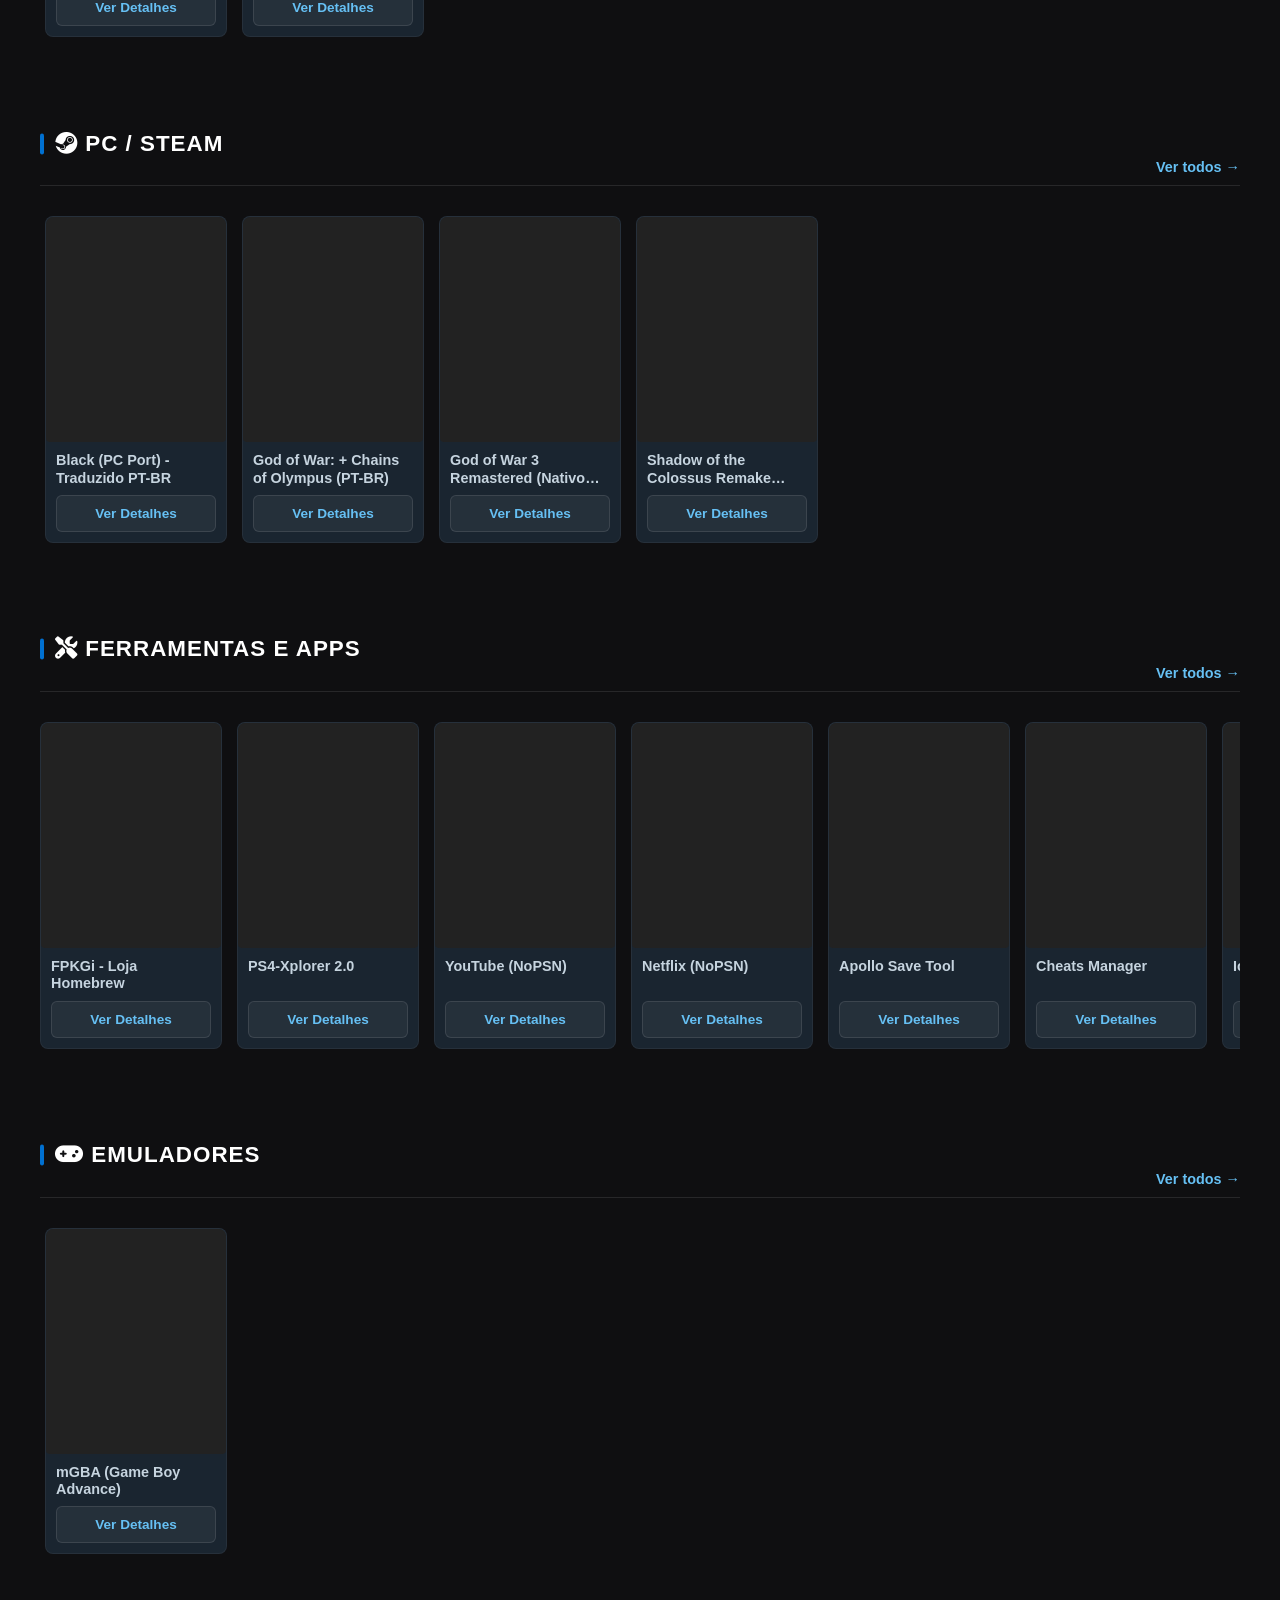
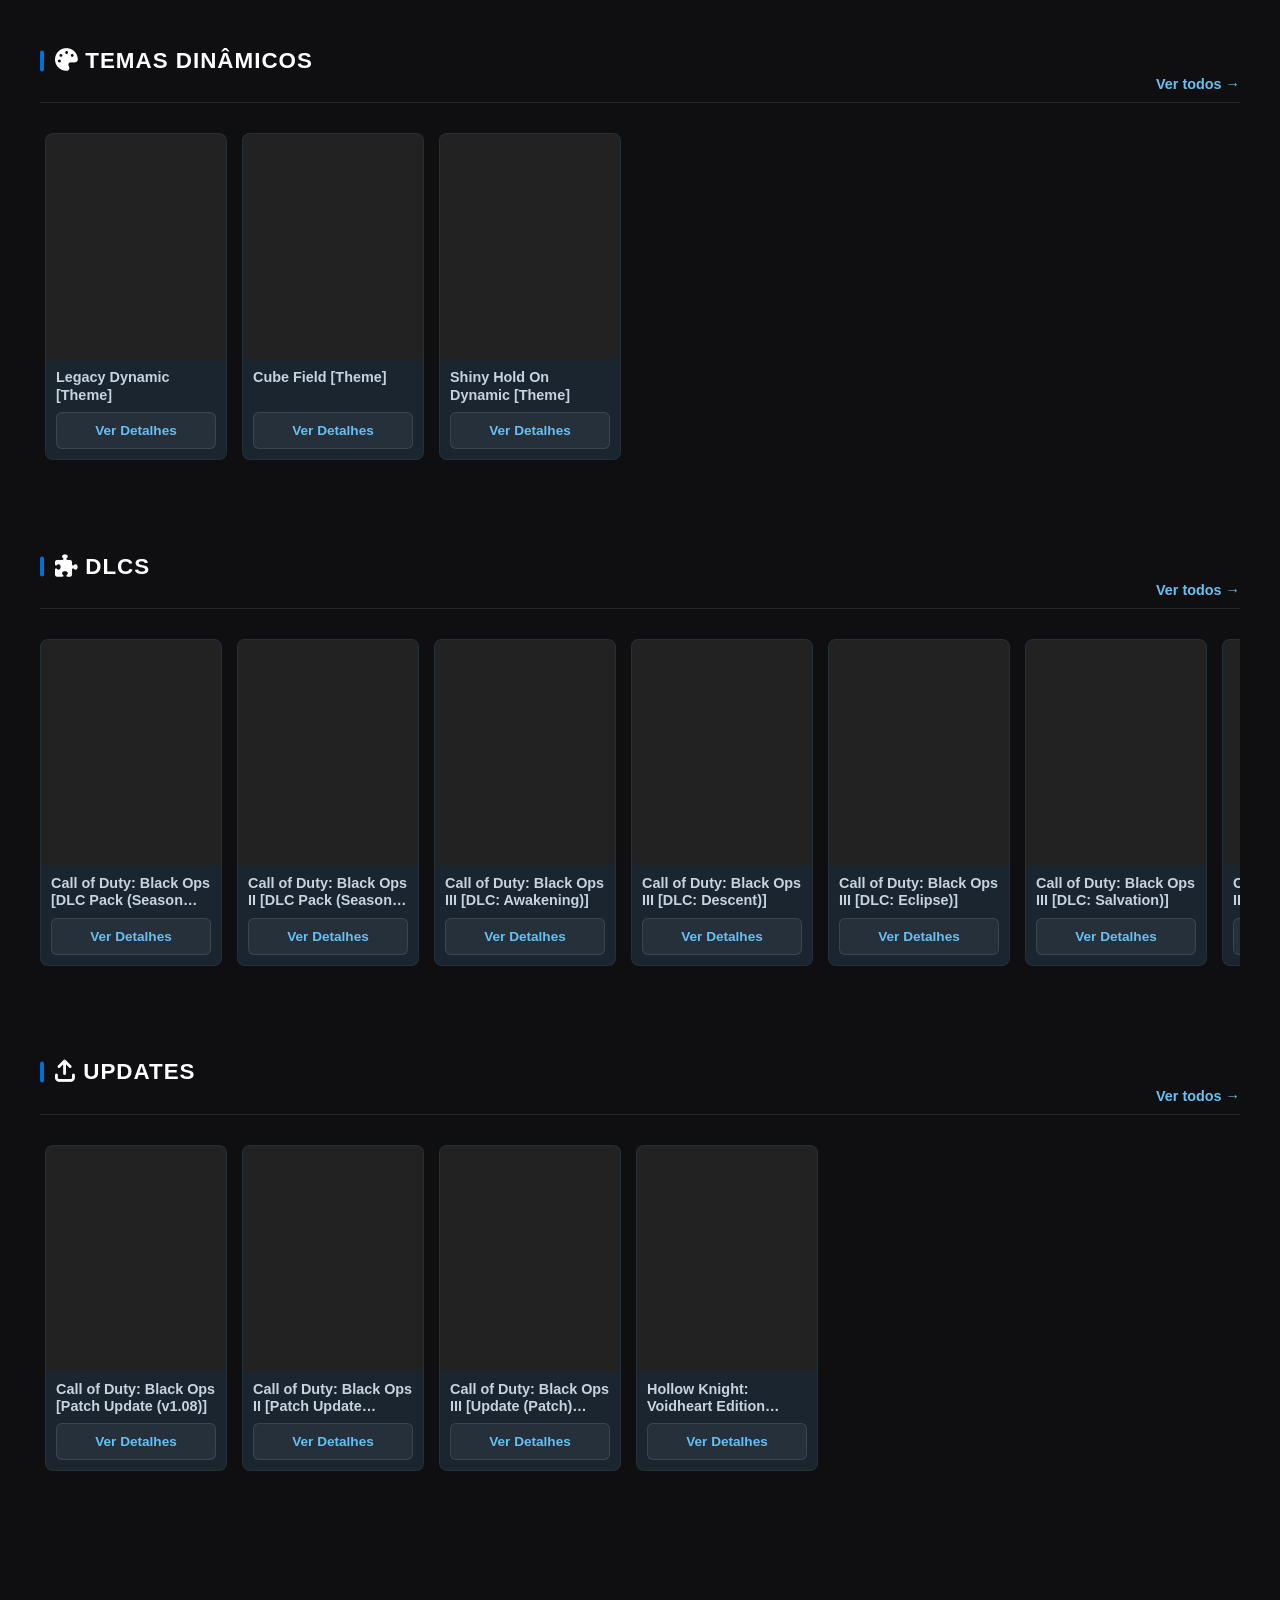
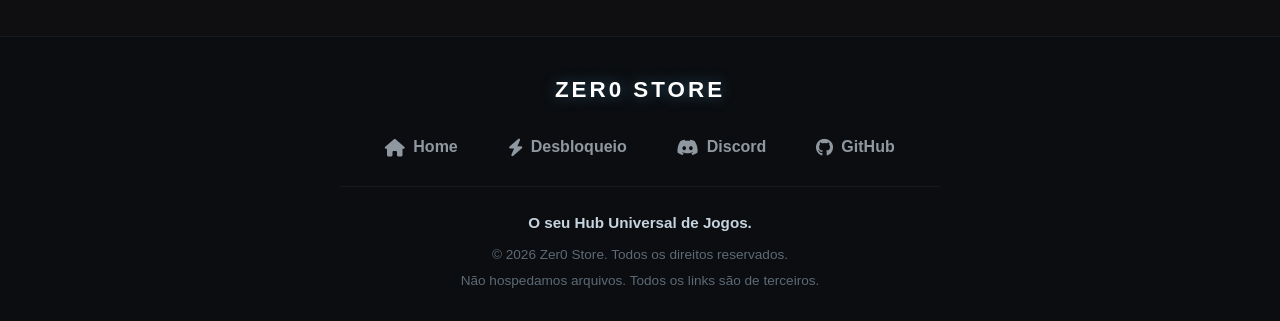
==== commit bb849a1b: "designer mobile" ====
--- a/index.html
+++ b/index.html
@@ -1,3 +1,4 @@
+<!--index.html-->
 <!DOCTYPE html>
 <html lang="pt-BR">
 
@@ -6,6 +7,7 @@
     <meta name="viewport" content="width=device-width, initial-scale=1.0">
     <title>Zer0 Store - O seu Hub de Jogos</title>
     <link rel="stylesheet" href="style.css">
+    <link rel="stylesheet" href="responsive.css">
     <link rel="stylesheet" href="https://cdnjs.cloudflare.com/ajax/libs/font-awesome/6.4.0/css/all.min.css">
 </head>
 
@@ -124,6 +126,7 @@
             <div class="footer-links">
                 <a href="index.html"><i class="fa-solid fa-house"></i> Home</a>
                 <a href="jb.html"><i class="fa-solid fa-bolt"></i> Desbloqueio</a>
+                <a href="https://discord.gg/seu-link-aqui" target="_blank"><i class="fa-brands fa-discord"></i> Discord</a>
                 <a href="https://github.com/Zer0G0ld/Zer0-Store" target="_blank"><i class="fa-brands fa-github"></i> GitHub</a>
             </div>
 
@@ -138,6 +141,7 @@
     <script src="data.js"></script>
     <script src="hub.js"></script>
     <script src="footer.js"></script>
+    <script src="menu.js"></script>
 </body>
 
 </html>
--- a/style.css
+++ b/style.css
@@ -1,3 +1,4 @@
+/*style.css*/
 :root {
     --bg-main: #0f0f11;
     --bg-header: #171a21;
--- a/responsive.css
+++ b/responsive.css
@@ -0,0 +1,256 @@
+/* =====================================================
+   Zer0 Store - responsive.css (Mobile First)
+   ===================================================== */
+
+/* REGRAS GERAIS DO MOBILE */
+@media (max-width: 800px) {
+    /* --- HEADER --- */
+    .hub-header {
+        display: flex;
+        justify-content: space-between;
+        align-items: center;
+        padding: 15px 20px;
+        height: 65px;
+        background-color: var(--bg-header);
+        position: sticky;
+        top: 0;
+        z-index: 900;
+    }
+
+    .logo { font-size: 1.4em; margin: 0; font-weight: 900; }
+    .hub-header > .header-actions { display: none; }
+
+    /* ESCONDE O MENU ORIGINAL (NÃO TOCA NELE) */
+    .nav-plataformas { display: none !important; }
+
+    /* --- BOTÃO 3 BARRAS --- */
+    .mobile-menu-btn {
+        display: flex;
+        flex-direction: column;
+        justify-content: space-around;
+        width: 28px;
+        height: 22px;
+        background: transparent;
+        border: none;
+        z-index: 1000;
+        padding: 0;
+    }
+    .mobile-menu-btn span {
+        width: 100%;
+        height: 2.5px;
+        background-color: white;
+        border-radius: 2px;
+    }
+
+    /* =========================================
+       O NOVO MENU MOBILE (Criado via JS)
+       ========================================= */
+    .mobile-menu-overlay {
+        display: flex;
+        flex-direction: column;
+        position: fixed;
+        top: 0;
+        right: -100%;
+        width: 100%;
+        height: 100vh;
+        background-color: #0b0e14;
+        padding: 20px;
+        z-index: 999;
+        transition: right 0.3s ease-in-out;
+        overflow-y: auto;
+        box-sizing: border-box;
+        gap: 15px;
+    }
+
+    .mobile-menu-overlay.open {
+        right: 0;
+    }
+
+    /* Cabeçalho do Menu */
+    .mobile-menu-header {
+        display: flex;
+        justify-content: space-between;
+        align-items: center;
+        margin-bottom: 10px;
+        padding-bottom: 15px;
+        border-bottom: 1px solid rgba(255,255,255,0.05);
+    }
+    .menu-logo { font-size: 1.3em; font-weight: 900; color: white; letter-spacing: 1px; }
+    .mobile-close-btn {
+        background: rgba(255,255,255,0.1); border: none; color: white;
+        font-size: 1.2em; width: 40px; height: 40px;
+        display: flex; align-items: center; justify-content: center;
+        border-radius: 50%;
+    }
+
+    /* Quadrados (PC, PS5, PS4, PS3) */
+    .menu-grid {
+        display: grid;
+        grid-template-columns: 1fr 1fr;
+        gap: 10px;
+    }
+    .menu-grid a {
+        height: 65px;
+        background: #1c2e4a;
+        border-radius: 12px;
+        display: flex; align-items: center; justify-content: center;
+        font-size: 1.1em; font-weight: bold; color: white;
+        text-decoration: none;
+    }
+
+    /* Lista (PS2, PSP, XBOX, etc) */
+    .menu-list {
+        display: flex;
+        flex-direction: column;
+    }
+    .menu-list a {
+        height: 55px;
+        background: transparent;
+        border-bottom: 1px solid rgba(255,255,255,0.08);
+        display: flex; align-items: center;
+        padding-left: 15px;
+        font-size: 1em; font-weight: 600; color: #c6d4df;
+        text-decoration: none;
+    }
+
+    /* Botões de Ação */
+    .menu-actions {
+        display: flex;
+        flex-direction: column;
+        gap: 10px;
+        margin-top: 10px;
+    }
+    .menu-actions .btn-desbloquear {
+        display: flex; align-items: center; justify-content: center;
+        background: linear-gradient(135deg, #ff4d5e, #d90429); color: white;
+        height: 60px; border-radius: 12px; font-weight: bold;
+        font-size: 1.1em; text-decoration: none;
+    }
+    .menu-actions .btn-discord {
+        display: flex; align-items: center; justify-content: center;
+        background: #5865F2; color: white;
+        height: 60px; border-radius: 12px; font-weight: bold;
+        font-size: 1.1em; text-decoration: none; gap: 8px;
+    }
+
+    /* =========================================
+       AJUSTES DO CONTEÚDO (HOME / LOJA)
+       ========================================= */
+    .hub-main { padding: 20px 15px; }
+    
+    .search-input {
+        padding: 14px 15px 14px 45px; font-size: 1em; border-radius: 8px;
+        background-color: #151b24; border: 1px solid rgba(255,255,255,0.05);
+    }
+    .search-icon { left: 18px; color: #8f98a0; }
+    
+    .prateleira-header { align-items: center; border-bottom: none; margin-bottom: 15px; }
+    .prateleira-header h2 { font-size: 1.3em; white-space: nowrap; }
+    .ver-mais { font-size: 0.85em; }
+    
+    .scroll-horizontal { gap: 12px; padding-top: 5px; padding-bottom: 15px; }
+    .game-card { min-width: 140px; max-width: 140px; border-radius: 12px; border: none; }
+    .cover-wrapper { border-radius: 12px; aspect-ratio: 3 / 4; }
+    .game-title { font-size: 0.9em; text-align: center; -webkit-line-clamp: 1; font-weight: bold; }
+    .download-btn { display: none; }
+
+    /* Catálogo */
+    .catalogo-header { flex-direction: column; align-items: stretch; gap: 10px; }
+    .catalogo-header h2 { font-size: 1.3em !important; }
+    .btn-toggle { width: 100%; padding: 12px; border-radius: 8px; background-color: #151b24; font-weight: bold; }
+    
+    .loja-container.grid-view { display: flex; flex-direction: column; gap: 12px; }
+    .loja-container.grid-view .game-card {
+        flex-direction: row; min-width: 100%; max-width: 100%; height: 90px;
+        background-color: #151b24; border-radius: 8px; border: none;
+    }
+    .loja-container.grid-view .cover-wrapper { width: 75px; min-width: 75px; height: 100%; border-radius: 8px 0 0 8px; aspect-ratio: auto; }
+    .loja-container.grid-view .game-info { flex-direction: row; align-items: center; justify-content: space-between; padding: 0 15px; width: 100%; }
+    .loja-container.grid-view .game-title { font-size: 0.95em; text-align: left; -webkit-line-clamp: 2; margin-bottom: 0; }
+    .loja-container.grid-view .download-btn {
+        display: flex; width: 90px; min-width: 90px; padding: 10px 5px; font-size: 0.75em;
+        border-radius: 8px; background: rgba(102, 192, 244, 0.1); border: 1px solid rgba(102, 192, 244, 0.3);
+    }
+}
+
+/* =========================================
+   FOOTER RESPONSIVO (MOBILE)
+   ========================================= */
+/* =========================================
+   FOOTER RESPONSIVO (MOBILE) - CORRIGIDO
+   ========================================= */
+@media (max-width: 800px) {
+    .hub-footer {
+        padding: 30px 15px 25px 15px;
+        margin-top: 30px;
+        width: 100%;
+        box-sizing: border-box;
+    }
+
+    .footer-content {
+        display: flex;
+        flex-direction: column;
+        align-items: center;
+        gap: 20px;
+        width: 100%;
+    }
+
+    .footer-logo {
+        font-size: 1.3em;
+        letter-spacing: 2px;
+        margin-bottom: 0;
+    }
+
+    /* Transforma a lista de links em um Grid de 2 colunas */
+    .footer-links {
+        display: grid;
+        grid-template-columns: 1fr 1fr; /* 2 colunas perfeitas */
+        gap: 10px;
+        width: 100%;
+        max-width: 400px; /* Não deixa espalhar demais em tablets */
+        margin: 0 auto;
+    }
+
+    /* Estilo dos botões do footer */
+    .footer-links a {
+        display: flex;
+        align-items: center;
+        justify-content: center;
+        background: rgba(255, 255, 255, 0.03);
+        border: 1px solid rgba(255, 255, 255, 0.08);
+        padding: 12px 10px;
+        border-radius: 8px;
+        font-size: 0.85em;
+        height: auto; /* Remove altura fixa */
+        margin: 0; /* Remove margens que causavam o vazamento */
+        box-sizing: border-box;
+    }
+
+    /* Ajuste para telas muito pequenas (1 coluna) */
+    @media (max-width: 400px) {
+        .footer-links {
+            grid-template-columns: 1fr; /* 1 coluna */
+        }
+    }
+
+    .footer-info {
+        padding-top: 20px;
+        gap: 8px;
+        border-top: 1px solid rgba(255, 255, 255, 0.05);
+        width: 100%;
+        max-width: 400px;
+        margin: 0 auto;
+        text-align: center;
+    }
+
+    .footer-info p {
+        font-size: 0.8em;
+        line-height: 1.4;
+        margin: 0;
+    }
+
+    .footer-info p:first-child {
+        font-size: 0.9em;
+        margin-bottom: 5px;
+    }
+}
